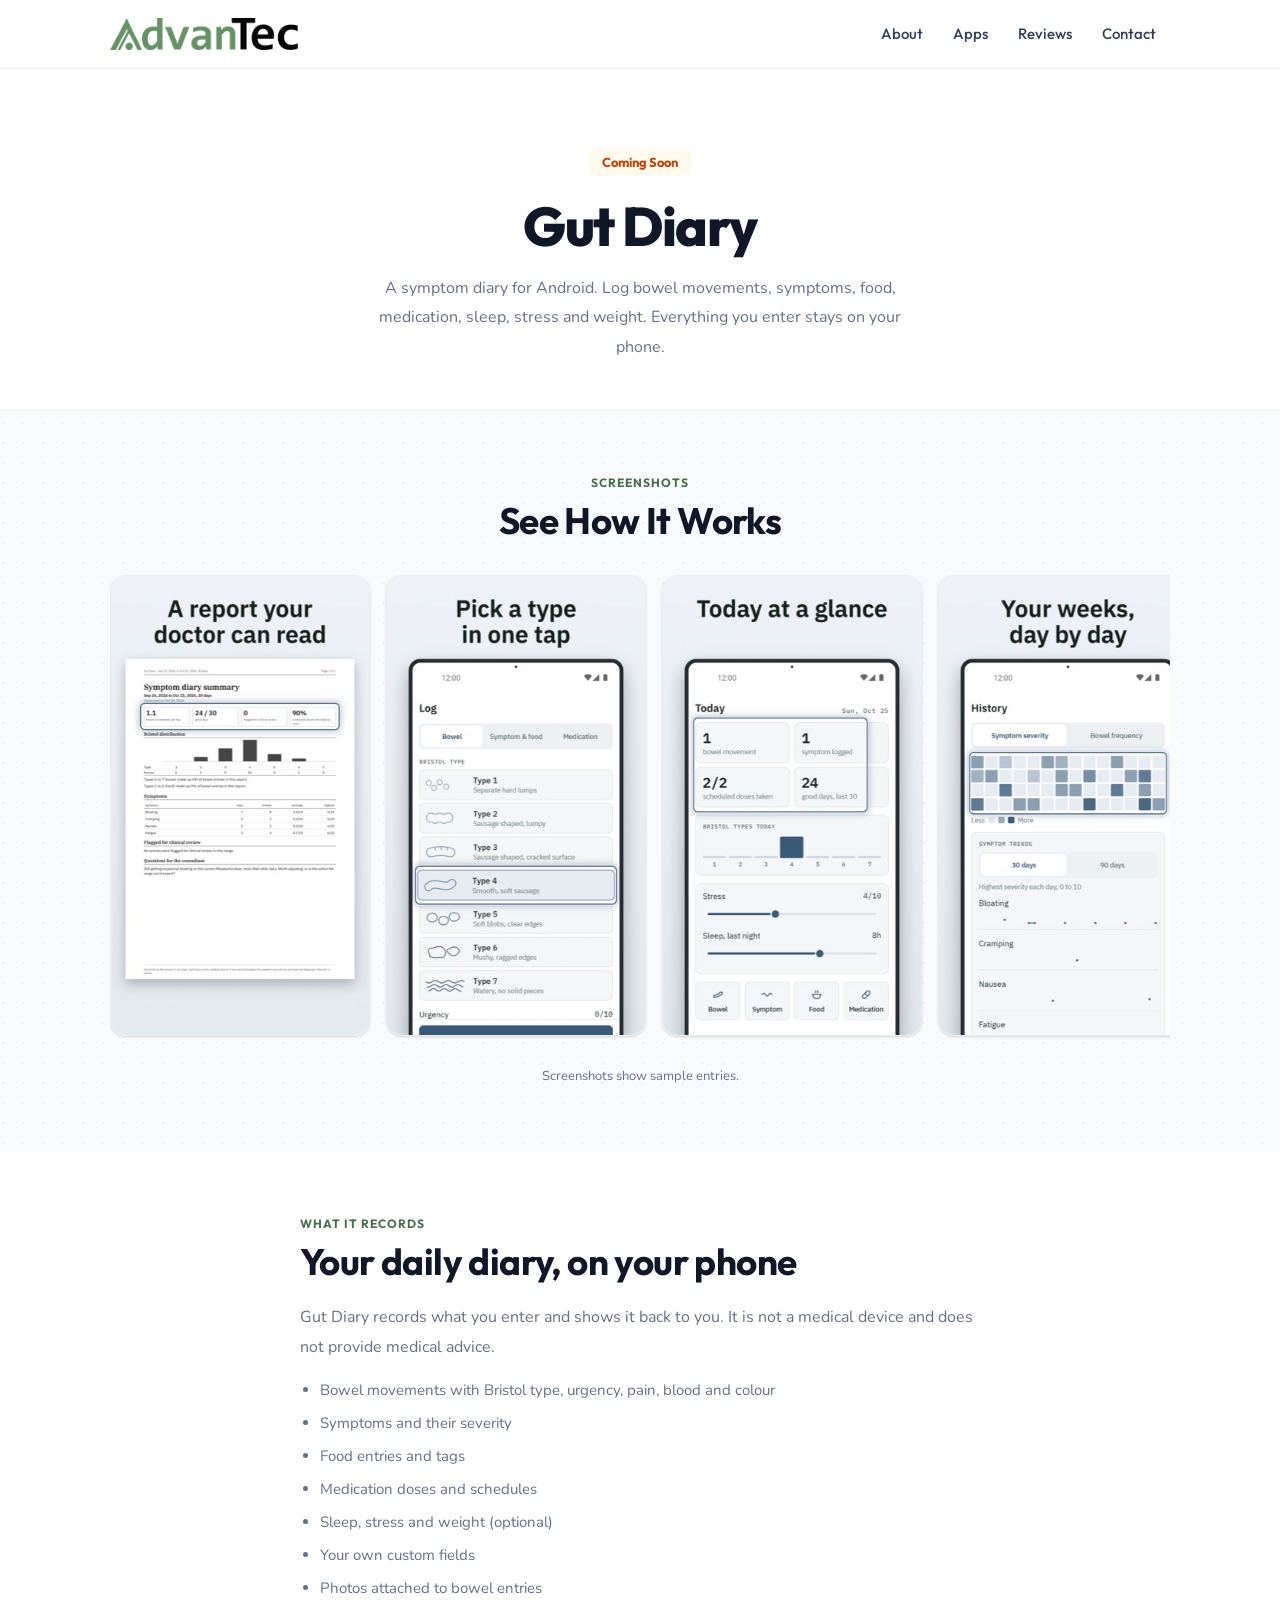
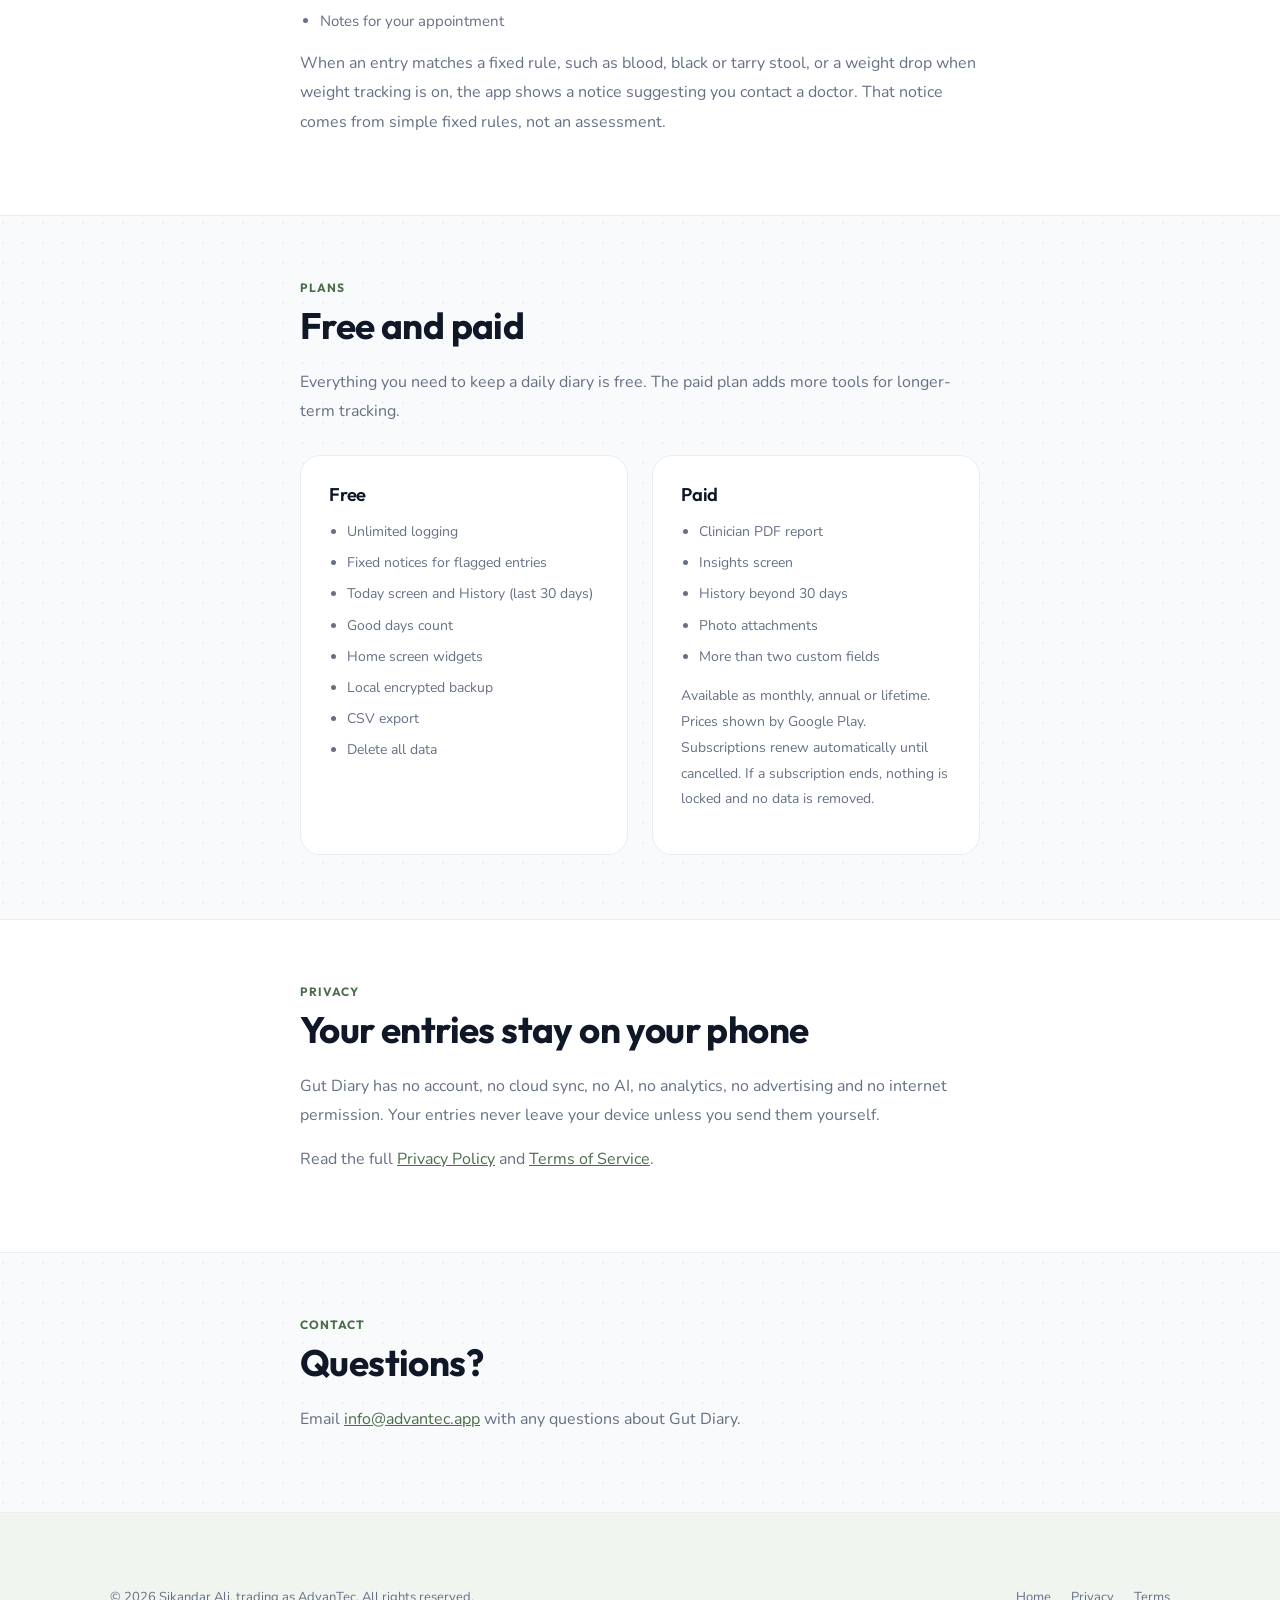
==== gut-diary/index.html @ 4074ecc5 "gutdairy" ====
<!DOCTYPE html>
<html lang="en">
<head>
  <meta charset="UTF-8" />
  <meta name="viewport" content="width=device-width, initial-scale=1.0" />
  <title>Gut Diary — Symptom Diary for Android</title>
  <meta name="description" content="Gut Diary is a symptom diary for Android. Log bowel movements, symptoms, food, medication, sleep, stress and weight. Everything stays on your phone." />
  <link rel="canonical" href="https://advantec.app/gut-diary/" />
  <link rel="icon" type="image/svg+xml" href="/assets/images/favicon.svg" />
  <link rel="icon" type="image/png" sizes="192x192" href="/assets/images/logo.png" />
  <link rel="apple-touch-icon" href="/assets/images/logo.png" />
  <meta name="theme-color" content="#679267" />
  <link rel="stylesheet" href="/assets/css/style.css" />
  <style>
    .gd-hero { padding: 80px 0 48px; text-align: center; background: var(--white); border-bottom: 1px solid var(--border); }
    .gd-hero h1 { margin-bottom: 16px; }
    .gd-hero .coming-soon { display: inline-block; font-family: var(--font-h); font-size: 13px; font-weight: 700; padding: 5px 14px; border-radius: 6px; background: #FFFAEB; color: #B54708; margin-bottom: 20px; }
    .gd-screenshots { padding: 64px 0; }
    .gd-scroll { display: flex; gap: 16px; overflow-x: auto; padding-bottom: 16px; scroll-snap-type: x mandatory; -webkit-overflow-scrolling: touch; }
    .gd-scroll img { width: 260px; flex-shrink: 0; border-radius: 16px; border: 1px solid var(--border); box-shadow: var(--shadow); scroll-snap-align: start; }
    .gd-caption { text-align: center; font-size: 13px; color: var(--muted); margin-top: 12px; }
    .gd-section { padding: 64px 0; }
    .gd-section + .gd-section { border-top: 1px solid var(--border); }
    .gd-content { max-width: 680px; margin: 0 auto; }
    .gd-content h2 { margin-bottom: 20px; }
    .gd-content p { margin-bottom: 14px; }
    .gd-content ul { padding-left: 20px; list-style: disc; margin-bottom: 14px; display: flex; flex-direction: column; gap: 6px; }
    .gd-content li { font-size: 15px; line-height: 1.8; color: var(--muted); }
    .gd-content strong { color: var(--text); }
    .gd-plans { display: grid; grid-template-columns: 1fr 1fr; gap: 24px; margin-top: 28px; }
    .gd-plan { background: var(--white); border: 1px solid var(--border); border-radius: var(--r-lg); padding: 28px; }
    .gd-plan h3 { margin-bottom: 14px; }
    .gd-plan ul { padding-left: 18px; list-style: disc; }
    .gd-plan li { font-size: 14px; line-height: 1.8; color: var(--muted); }
    @media (max-width: 640px) {
      .gd-plans { grid-template-columns: 1fr; }
      .gd-scroll img { width: 220px; }
    }
  </style>
</head>
<body>

<nav>
  <div class="container">
    <div class="nav-wrap">
      <a href="/" class="logo"><img src="/assets/images/logo.png" alt="AdvanTec" class="logo-img" /></a>
      <ul class="nav-links">
        <li><a href="/#about">About</a></li>
        <li><a href="/#apps">Apps</a></li>
        <li><a href="/#reviews">Reviews</a></li>
        <li><a href="/#contact">Contact</a></li>
      </ul>
      <div class="hamburger" id="hamburger"><span></span><span></span><span></span></div>
    </div>
  </div>
</nav>
<div class="mobile-menu" id="mobile-menu">
  <a href="/#about">About</a>
  <a href="/#apps">Apps</a>
  <a href="/#reviews">Reviews</a>
  <a href="/#contact">Contact</a>
</div>

<section class="gd-hero">
  <div class="container">
    <span class="coming-soon">Coming Soon</span>
    <h1>Gut Diary</h1>
    <p style="max-width:560px;margin:0 auto;">A symptom diary for Android. Log bowel movements, symptoms, food, medication, sleep, stress and weight. Everything you enter stays on your phone.</p>
  </div>
</section>

<section class="gd-screenshots">
  <div class="container">
    <div class="section-center" style="margin-bottom:32px;">
      <span class="section-tag">Screenshots</span>
      <h2>See How It Works</h2>
    </div>
    <div class="gd-scroll">
      <img src="/assets/images/gut-diary/01-report.jpg" alt="A clinician report showing a symptom diary summary with Bristol chart, symptom table and questions for the consultant" loading="lazy" />
      <img src="/assets/images/gut-diary/02-bristol.jpg" alt="Log screen showing all seven Bristol stool types to pick from in one tap" loading="lazy" />
      <img src="/assets/images/gut-diary/03-today.jpg" alt="Today screen showing bowel movement count, symptom count, medication doses, good days, Bristol type, stress and sleep" loading="lazy" />
      <img src="/assets/images/gut-diary/04-history.jpg" alt="History screen with a colour-coded weekly grid and 30-day symptom severity trends" loading="lazy" />
      <img src="/assets/images/gut-diary/05-insights.jpg" alt="Insights screen showing bowel frequency by time of day, Bristol distribution and symptom averages" loading="lazy" />
      <img src="/assets/images/gut-diary/06-widget.jpg" alt="Home screen widget showing today's bowel and symptom counts with quick-log buttons" loading="lazy" />
      <img src="/assets/images/gut-diary/07-onboarding.jpg" alt="Onboarding screen explaining that entries stay on the device with no account, no cloud sync, no AI and no analytics" loading="lazy" />
    </div>
    <p class="gd-caption">Screenshots show sample entries.</p>
  </div>
</section>

<section class="gd-section" style="background:var(--white);">
  <div class="container">
    <div class="gd-content">
      <span class="section-tag">What It Records</span>
      <h2>Your daily diary, on your phone</h2>
      <p>Gut Diary records what you enter and shows it back to you. It is not a medical device and does not provide medical advice.</p>
      <ul>
        <li>Bowel movements with Bristol type, urgency, pain, blood and colour</li>
        <li>Symptoms and their severity</li>
        <li>Food entries and tags</li>
        <li>Medication doses and schedules</li>
        <li>Sleep, stress and weight (optional)</li>
        <li>Your own custom fields</li>
        <li>Photos attached to bowel entries</li>
        <li>Notes for your appointment</li>
      </ul>
      <p>When an entry matches a fixed rule, such as blood, black or tarry stool, or a weight drop when weight tracking is on, the app shows a notice suggesting you contact a doctor. That notice comes from simple fixed rules, not an assessment.</p>
    </div>
  </div>
</section>

<section class="gd-section">
  <div class="container">
    <div class="gd-content">
      <span class="section-tag">Plans</span>
      <h2>Free and paid</h2>
      <p>Everything you need to keep a daily diary is free. The paid plan adds more tools for longer-term tracking.</p>
      <div class="gd-plans">
        <div class="gd-plan">
          <h3>Free</h3>
          <ul>
            <li>Unlimited logging</li>
            <li>Fixed notices for flagged entries</li>
            <li>Today screen and History (last 30 days)</li>
            <li>Good days count</li>
            <li>Home screen widgets</li>
            <li>Local encrypted backup</li>
            <li>CSV export</li>
            <li>Delete all data</li>
          </ul>
        </div>
        <div class="gd-plan">
          <h3>Paid</h3>
          <ul>
            <li>Clinician PDF report</li>
            <li>Insights screen</li>
            <li>History beyond 30 days</li>
            <li>Photo attachments</li>
            <li>More than two custom fields</li>
          </ul>
          <p style="margin-top:14px;font-size:14px;">Available as monthly, annual or lifetime. Prices shown by Google Play. Subscriptions renew automatically until cancelled. If a subscription ends, nothing is locked and no data is removed.</p>
        </div>
      </div>
    </div>
  </div>
</section>

<section class="gd-section" style="background:var(--white);">
  <div class="container">
    <div class="gd-content">
      <span class="section-tag">Privacy</span>
      <h2>Your entries stay on your phone</h2>
      <p>Gut Diary has no account, no cloud sync, no AI, no analytics, no advertising and no internet permission. Your entries never leave your device unless you send them yourself.</p>
      <p>Read the full <a href="/gut-diary/privacy.html" style="color:var(--green-dark);text-decoration:underline;">Privacy Policy</a> and <a href="/gut-diary/terms.html" style="color:var(--green-dark);text-decoration:underline;">Terms of Service</a>.</p>
    </div>
  </div>
</section>

<section class="gd-section">
  <div class="container">
    <div class="gd-content">
      <span class="section-tag">Contact</span>
      <h2>Questions?</h2>
      <p>Email <a href="mailto:info@advantec.app" style="color:var(--green-dark);text-decoration:underline;">info@advantec.app</a> with any questions about Gut Diary.</p>
    </div>
  </div>
</section>

<footer>
  <div class="container">
    <div class="footer-bottom" style="border-top:none;">
      <p>&copy; 2026 Sikandar Ali, trading as AdvanTec. All rights reserved.</p>
      <div class="footer-links">
        <a href="/">Home</a>
        <a href="/gut-diary/privacy.html">Privacy</a>
        <a href="/gut-diary/terms.html">Terms</a>
      </div>
    </div>
  </div>
</footer>

<script src="/assets/js/main.js"></script>
</body>
</html>
---- assets/css/style.css ----
@import url('https://fonts.googleapis.com/css2?family=Outfit:wght@300;400;500;600;700;800;900&family=Nunito:wght@300;400;500;600&display=swap');

:root {
  --green:      #679267;
  --green-dark: #4a6e4a;
  --green-50:   #f0f5f0;
  --green-100:  #dce8dc;
  --green-200:  #b5d1b5;
  --white:      #FFFFFF;
  --gray-50:    #F9FAFB;
  --gray-100:   #F2F4F7;
  --gray-200:   #EAECF0;
  --gray-300:   #D0D5DD;
  --gray-400:   #98A2B3;
  --gray-500:   #667085;
  --gray-700:   #344054;
  --gray-900:   #101828;
  --text:       #101828;
  --text-2:     #344054;
  --muted:      #667085;
  --border:     #EAECF0;
  --shadow:     0 1px 3px rgba(16,24,40,.1), 0 1px 2px rgba(16,24,40,.06);
  --shadow-md:  0 4px 8px -2px rgba(16,24,40,.1), 0 2px 4px -2px rgba(16,24,40,.06);
  --shadow-lg:  0 12px 16px -4px rgba(16,24,40,.08), 0 4px 6px -2px rgba(16,24,40,.03);
  --shadow-xl:  0 20px 24px -4px rgba(16,24,40,.08);
  --font-h: 'Outfit', sans-serif;
  --font-b: 'Nunito', sans-serif;
  --ease: .22s cubic-bezier(.4,0,.2,1);
  --r: 12px;
  --r-lg: 20px;
}

*, *::before, *::after { box-sizing: border-box; margin: 0; padding: 0; }
html { scroll-behavior: smooth; }
body {
  font-family: var(--font-b); color: var(--text); background: var(--gray-50); -webkit-font-smoothing: antialiased; overflow-x: hidden;
  background-image: url("data:image/svg+xml,%3Csvg width='20' height='20' viewBox='0 0 20 20' xmlns='http://www.w3.org/2000/svg'%3E%3Cg fill='%2394a3b8' fill-opacity='0.15' fill-rule='evenodd'%3E%3Ccircle cx='3' cy='3' r='1'/%3E%3C/g%3E%3C/svg%3E");
}
a { text-decoration: none; color: inherit; }
button { cursor: pointer; border: none; background: none; font-family: inherit; }
img { max-width: 100%; height: auto; display: block; }
ul { list-style: none; }

h1, h2, h3, h4 { font-family: var(--font-h); line-height: 1.15; }
h1 { font-size: clamp(2.2rem, 5vw, 3.4rem); font-weight: 800; letter-spacing: -1.5px; }
h2 { font-size: clamp(1.6rem, 3vw, 2.3rem); font-weight: 700; letter-spacing: -.6px; }
h3 { font-size: 1.15rem; font-weight: 600; letter-spacing: -.2px; }
p  { color: var(--muted); line-height: 1.85; }

.container { max-width: 1140px; margin: 0 auto; padding: 0 40px; }
.section    { padding: 96px 0; }

/* BUTTONS */
.btn {
  display: inline-flex; align-items: center; gap: 7px;
  font-family: var(--font-h); font-weight: 600; font-size: 15px;
  padding: 12px 26px; border-radius: var(--r);
  border: 2px solid transparent; transition: var(--ease); white-space: nowrap;
}
.btn-lg { padding: 15px 36px; font-size: 16px; }
.btn-green { background: var(--green); color: #fff; border-color: var(--green); }
.btn-green:hover { background: var(--green-dark); border-color: var(--green-dark); transform: translateY(-1px); box-shadow: 0 6px 18px rgba(103,146,103,.28); }
.btn-outline { background: transparent; color: var(--text-2); border-color: var(--border); }
.btn-outline:hover { background: var(--gray-50); border-color: var(--gray-300); transform: translateY(-1px); }
.btn-ghost-white { background: rgba(255,255,255,.12); color: #fff; border-color: rgba(255,255,255,.3); }
.btn-ghost-white:hover { background: rgba(255,255,255,.22); border-color: rgba(255,255,255,.5); }
.btn-white { background: #fff; color: var(--text); border-color: #fff; }
.btn-white:hover { background: var(--gray-50); transform: translateY(-1px); }
.btn-sm { padding: 8px 18px; font-size: 13px; }
.nav-download { white-space: nowrap; }

/* KEY POINTS (delete-data page) */
.key-points { background: var(--green-50); border: 1px solid var(--green-100); border-radius: var(--r); padding: 24px 28px; margin: 28px 0 12px; }
.key-points h3 { color: var(--green-dark); margin-bottom: 12px; }
.key-points ul { padding-left: 20px; list-style: disc; }
.key-points li { color: var(--text-2); line-height: 1.8; font-size: 15px; }

/* SECTION TAG */
.section-tag {
  font-family: var(--font-h); font-size: 12px; font-weight: 700;
  color: var(--green-dark); text-transform: uppercase;
  letter-spacing: 1px; margin-bottom: 10px; display: block;
}
.section-center { text-align: center; margin-bottom: 56px; }
.section-center p { max-width: 520px; margin: 14px auto 0; }

/* NAV */
nav {
  position: sticky; top: 0; z-index: 200;
  background: rgba(255,255,255,.96);
  backdrop-filter: blur(16px);
  border-bottom: 1px solid var(--border);
  transition: box-shadow var(--ease);
}
nav.scrolled { box-shadow: var(--shadow); }
.nav-wrap { display: flex; align-items: center; justify-content: space-between; height: 68px; }
.logo { display: flex; align-items: center; gap: 10px; }
.logo-mark { width: 36px; height: 36px; background: var(--green); border-radius: 9px; display: flex; align-items: center; justify-content: center; font-family: var(--font-h); font-weight: 900; font-size: 13px; color: #fff; letter-spacing: -.5px; flex-shrink: 0; }
.logo-img { height: 32px; width: auto; }
.logo-text { font-family: var(--font-h); font-size: 19px; font-weight: 800; color: var(--text); letter-spacing: -.4px; }
.nav-links { display: flex; align-items: center; gap: 2px; }
.nav-links a { font-family: var(--font-h); font-size: 15px; font-weight: 500; color: var(--text-2); padding: 7px 14px; border-radius: 8px; transition: var(--ease); }
.nav-links a:hover, .nav-links a.active { color: var(--green-dark); background: var(--green-50); }
.hamburger { display: none; flex-direction: column; gap: 5px; padding: 6px; }
.hamburger span { display: block; width: 22px; height: 2px; background: var(--gray-700); border-radius: 2px; transition: var(--ease); }
.hamburger.open span:nth-child(1) { transform: translateY(7px) rotate(45deg); }
.hamburger.open span:nth-child(2) { opacity: 0; }
.hamburger.open span:nth-child(3) { transform: translateY(-7px) rotate(-45deg); }
.mobile-menu { display: none; flex-direction: column; position: fixed; top: 68px; left: 0; right: 0; background: #fff; border-bottom: 1px solid var(--border); padding: 16px 40px 24px; gap: 4px; z-index: 199; box-shadow: var(--shadow-lg); }
.mobile-menu.open { display: flex; }
.mobile-menu a { font-family: var(--font-h); font-size: 16px; font-weight: 500; color: var(--text-2); padding: 11px 14px; border-radius: 8px; transition: var(--ease); }
.mobile-menu a:hover { color: var(--green-dark); background: var(--green-50); }

/* HERO */
.hero { padding: 80px 0 64px; }
.hero-inner { max-width: 680px; margin: 0 auto; text-align: center; }
.hero h1 { margin-bottom: 22px; }
.hero h1 em { color: var(--green); font-style: normal; }
.hero-sub { font-size: 18px; line-height: 1.8; margin: 0 auto 40px; max-width: 540px; }
.hero-actions { display: flex; gap: 14px; flex-wrap: wrap; justify-content: center; }

/* SKETCH BORDER (Clixade style) */
.sketch-border {
  border: 2px solid #e2e8f0; border-radius: 1rem;
  box-shadow: 4px 4px 0px 0px #f1f5f9; transition: all 0.2s ease;
}
.sketch-border:hover {
  transform: translate(-2px, -2px);
  box-shadow: 6px 6px 0px 0px var(--green);
  border-color: var(--green);
}

/* ABOUT SECTION */
.about-section { background: var(--white); border-top: 1px solid var(--border); border-bottom: 1px solid var(--border); }
.about-row { display: grid; grid-template-columns: 1fr 1fr; gap: 72px; align-items: center; }
.about-list { display: flex; flex-direction: column; gap: 12px; margin-top: 24px; }
.about-list li { display: flex; align-items: flex-start; gap: 10px; font-size: 15px; color: var(--text-2); line-height: 1.6; }
.about-list li::before { content: '✓'; width: 22px; height: 22px; background: var(--green-50); border: 1px solid var(--green-100); border-radius: 50%; display: flex; align-items: center; justify-content: center; font-size: 11px; color: var(--green); flex-shrink: 0; margin-top: 1px; }

/* ABOUT VISUAL */
.about-visual { display: grid; grid-template-columns: 1fr 1fr; gap: 16px; }
.about-stat {
  background: var(--white); border: 1px solid var(--border); border-radius: 16px;
  padding: 24px; text-align: center; transition: var(--ease);
}
.about-stat:hover { border-color: var(--green-100); box-shadow: var(--shadow-md); }
.about-stat-icon { font-size: 28px; margin-bottom: 8px; }
.about-stat-num { font-family: var(--font-h); font-size: 1.6rem; font-weight: 800; color: var(--text); }
.about-stat-label { font-size: 13px; color: var(--muted); margin-top: 4px; }

/* PORTFOLIO */
.portfolio-grid { display: grid; grid-template-columns: repeat(3, 1fr); gap: 24px; }
.portfolio-card { background: #fff; border: 1px solid var(--border); border-radius: 20px; overflow: hidden; transition: var(--ease); }
.portfolio-card:hover { border-color: var(--green-100); box-shadow: var(--shadow-xl); transform: translateY(-4px); }
.portfolio-img { position: relative; overflow: hidden; height: 220px; }
.portfolio-img img { width: 100%; height: 100%; object-fit: cover; display: block; transition: transform 0.4s ease; }
.portfolio-card:hover .portfolio-img img { transform: scale(1.04); }
.portfolio-img-placeholder { width: 100%; height: 100%; display: flex; align-items: center; justify-content: center; font-size: 64px; }
.portfolio-overlay { position: absolute; inset: 0; background: rgba(103,146,103,0.85); display: flex; align-items: center; justify-content: center; opacity: 0; transition: opacity 0.3s ease; }
.portfolio-card:hover .portfolio-overlay { opacity: 1; }
.portfolio-link { color: #fff; font-family: var(--font-h); font-size: 14px; font-weight: 700; padding: 10px 22px; border: 2px solid rgba(255,255,255,0.6); border-radius: 8px; transition: var(--ease); }
.portfolio-link:hover { background: rgba(255,255,255,0.15); }
.portfolio-info { padding: 22px 24px 26px; }
.portfolio-badge { display: inline-block; font-size: 11px; font-weight: 700; font-family: var(--font-h); padding: 3px 10px; border-radius: 6px; margin-bottom: 10px; }
.portfolio-badge.live { background: var(--green-50); color: var(--green-dark); }
.portfolio-badge.soon { background: #FFFAEB; color: #B54708; }
.portfolio-info h3 { font-size: 1.1rem; margin-bottom: 8px; }
.portfolio-info p { font-size: 14px; line-height: 1.75; margin-bottom: 18px; }
.portfolio-store-btn { display: inline-flex; align-items: center; gap: 8px; background: var(--gray-900); color: #fff; border: none; border-radius: 8px; padding: 9px 18px; font-family: var(--font-h); font-size: 13px; font-weight: 600; transition: var(--ease); }
.portfolio-store-btn:hover { background: var(--green-dark); transform: translateY(-1px); box-shadow: 0 4px 12px rgba(103,146,103,0.3); }

/* REVIEWS */
.reviews-grid { display: grid; grid-template-columns: repeat(3, 1fr); gap: 20px; }
.review-card { background: var(--white); border: 1px solid var(--border); border-radius: var(--r-lg); padding: 28px; transition: var(--ease); }
.review-card:hover { border-color: var(--green-100); box-shadow: var(--shadow-md); }
.review-stars { color: #F79009; font-size: 14px; letter-spacing: 1px; margin-bottom: 14px; }
.review-text { font-size: 15px; line-height: 1.85; color: var(--text-2); margin-bottom: 22px; font-style: italic; }
.review-author { display: flex; align-items: center; gap: 12px; }
.review-avatar { width: 42px; height: 42px; border-radius: 50%; background: var(--green-50); border: 1.5px solid var(--green-100); display: flex; align-items: center; justify-content: center; font-size: 18px; }
.review-name { font-family: var(--font-h); font-size: 14px; font-weight: 700; color: var(--text); }
.review-role { font-size: 12px; color: var(--muted); }

/* CONTACT */
.contact-grid { display: grid; grid-template-columns: 1fr 1fr; gap: 32px; }
.form-box { background: #fff; border: 1px solid var(--border); border-radius: var(--r-lg); padding: 40px; box-shadow: var(--shadow); }
.form-box-title { font-family: var(--font-h); font-size: 1.2rem; font-weight: 700; color: var(--text); margin-bottom: 6px; }
.form-box-sub { font-size: 14px; color: var(--muted); margin-bottom: 28px; }
.form-group { margin-bottom: 18px; }
.form-label { display: block; font-size: 13px; font-weight: 600; color: var(--text-2); margin-bottom: 7px; font-family: var(--font-h); }
.form-control { width: 100%; padding: 11px 15px; background: #fff; border: 1.5px solid var(--border); border-radius: 8px; color: var(--text); font-size: 15px; font-family: var(--font-b); transition: var(--ease); }
.form-control:focus { outline: none; border-color: var(--green); box-shadow: 0 0 0 3px var(--green-50); }
.form-control::placeholder { color: var(--gray-400); }
textarea.form-control { resize: vertical; min-height: 120px; }
.form-success { display: none; margin-top: 14px; padding: 13px 16px; background: var(--green-50); border: 1px solid var(--green-100); border-radius: 8px; font-size: 14px; color: var(--green-dark); font-weight: 500; }

/* FOOTER */
footer { background: var(--green-50); color: var(--text); padding: 52px 0 0; border-top: 1px solid var(--border); }
.footer-grid { display: grid; grid-template-columns: 2fr 1fr 1fr; gap: 48px; padding-bottom: 48px; }
.footer-brand p { font-size: 14px; color: var(--muted); margin-top: 14px; line-height: 1.8; max-width: 260px; }
.footer-email-link { display: inline-flex; align-items: center; gap: 7px; font-size: 14px; color: var(--green-dark); margin-top: 14px; transition: var(--ease); }
.footer-email-link:hover { color: var(--green); }
.footer-col h5 { font-family: var(--font-h); font-size: 11px; font-weight: 700; color: var(--muted); text-transform: uppercase; letter-spacing: 1.2px; margin-bottom: 16px; }
.footer-col ul { display: flex; flex-direction: column; gap: 9px; }
.footer-col ul a { font-size: 14px; color: var(--gray-500); transition: color var(--ease); }
.footer-col ul a:hover { color: var(--green-dark); }
.footer-bottom { border-top: 1px solid var(--border); padding: 20px 0; display: flex; justify-content: space-between; align-items: center; flex-wrap: wrap; gap: 12px; }
.footer-bottom p { font-size: 13px; color: var(--muted); }
.footer-links { display: flex; gap: 20px; }
.footer-links a { font-size: 13px; color: var(--gray-500); transition: color var(--ease); }
.footer-links a:hover { color: var(--green-dark); }

/* COOKIE */
.cookie-banner { position: fixed; bottom: 20px; left: 50%; transform: translateX(-50%); width: calc(100% - 40px); max-width: 800px; background: var(--gray-900); border: 1px solid rgba(255,255,255,.1); border-radius: var(--r-lg); padding: 18px 24px; display: flex; align-items: center; gap: 20px; box-shadow: 0 24px 48px -12px rgba(0,0,0,.5); z-index: 9999; flex-wrap: wrap; animation: slideUp .4s ease both; }
.cookie-banner.hidden { display: none; }
@keyframes slideUp { from { opacity: 0; transform: translate(-50%, 16px); } to { opacity: 1; transform: translate(-50%, 0); } }
.cookie-text { flex: 1; font-size: 13px; color: var(--gray-400); min-width: 180px; line-height: 1.7; }
.cookie-text a { color: var(--green-200); text-decoration: underline; }
.cookie-actions { display: flex; gap: 8px; flex-shrink: 0; }
.cookie-accept { background: var(--green); color: #fff; border: none; border-radius: 8px; padding: 8px 18px; font-family: var(--font-h); font-size: 13px; font-weight: 600; cursor: pointer; transition: var(--ease); }
.cookie-accept:hover { background: var(--green-dark); }
.cookie-decline { background: transparent; color: var(--gray-400); border: 1px solid rgba(255,255,255,.15); border-radius: 8px; padding: 8px 14px; font-family: var(--font-h); font-size: 13px; cursor: pointer; transition: var(--ease); }
.cookie-decline:hover { color: #fff; }

/* BACK TO TOP */
.back-to-top { position: fixed; bottom: 24px; right: 24px; width: 44px; height: 44px; background: var(--green); color: #fff; border-radius: 50%; border: none; font-size: 18px; cursor: pointer; box-shadow: 0 4px 14px rgba(103,146,103,.4); z-index: 500; opacity: 0; pointer-events: none; transform: translateY(8px); transition: opacity .3s ease, transform .3s ease, background var(--ease); display: flex; align-items: center; justify-content: center; }
.back-to-top.visible { opacity: 1; pointer-events: all; transform: translateY(0); }
.back-to-top:hover { background: var(--green-dark); transform: translateY(-2px); }

/* ANIMATIONS */
.reveal { opacity: 0; transform: translateY(28px); transition: opacity .6s ease, transform .6s ease; }
.reveal.visible { opacity: 1; transform: translateY(0); }
.rd1 { transition-delay: .06s; } .rd2 { transition-delay: .12s; } .rd3 { transition-delay: .18s; } .rd4 { transition-delay: .24s; }
.fade-up { animation: fadeUp .7s cubic-bezier(.4,0,.2,1) both; }
.d1 { animation-delay: .08s; } .d2 { animation-delay: .16s; } .d3 { animation-delay: .24s; }
@keyframes fadeUp { from { opacity: 0; transform: translateY(28px); } to { opacity: 1; transform: translateY(0); } }

/* SLIDE-IN ANIMATIONS (Clixade style about) */
.slide-in-left { opacity: 0; transform: translateX(-40px); transition: opacity .7s ease, transform .7s ease; }
.slide-in-right { opacity: 0; transform: translateX(40px); transition: opacity .7s ease, transform .7s ease; }
.slide-in-left.visible, .slide-in-right.visible { opacity: 1; transform: translateX(0); }

/* LEGAL PAGES */
.legal { max-width: 800px; margin: 0 auto; padding: 72px 40px 96px; }
.legal h1 { margin-bottom: 8px; }
.legal .meta { font-size: 14px; color: var(--muted); margin-bottom: 48px; display: block; }
.legal h2 { font-size: 1.2rem; margin-top: 44px; margin-bottom: 12px; padding-top: 32px; border-top: 1px solid var(--border); }
.legal h3 { font-size: 1rem; font-weight: 600; margin-top: 20px; margin-bottom: 8px; color: var(--text); }
.legal p { font-size: 15px; line-height: 1.9; margin-bottom: 12px; }
.legal ul { padding-left: 20px; margin-bottom: 14px; display: flex; flex-direction: column; gap: 6px; }
.legal li { font-size: 15px; line-height: 1.8; color: var(--muted); }
.legal a { color: var(--green-dark); text-decoration: underline; text-underline-offset: 3px; }
.legal strong { color: var(--text); }

/* DELETE DATA PAGE */
.delete-section { max-width: 680px; margin: 0 auto; }

/* PAGE HERO */
.page-hero { padding: 80px 0 68px; border-bottom: 1px solid var(--border); background: var(--white); }
.page-hero h1 { margin-bottom: 16px; }
.page-hero p { font-size: 17px; max-width: 520px; }

/* RESPONSIVE */
@media (max-width: 1000px) {
  .container { padding: 0 24px; }
  .nav-links { display: none; }
  .hamburger { display: flex; }
  .nav-download { display: none; }
  .about-row { grid-template-columns: 1fr; gap: 40px; }
  .portfolio-grid { grid-template-columns: 1fr 1fr; }
  .reviews-grid { grid-template-columns: 1fr 1fr; }
  .contact-grid { grid-template-columns: 1fr; }
  .footer-grid { grid-template-columns: 1fr 1fr; gap: 32px; }
}
@media (max-width: 640px) {
  .hero { padding: 64px 0 48px; }
  .hero-actions { flex-direction: column; }
  .hero-actions .btn { justify-content: center; }
  .portfolio-grid { grid-template-columns: 1fr; }
  .reviews-grid { grid-template-columns: 1fr; }
  .footer-grid { grid-template-columns: 1fr; }
  .section { padding: 64px 0; }
  .about-visual { grid-template-columns: 1fr 1fr; }
}
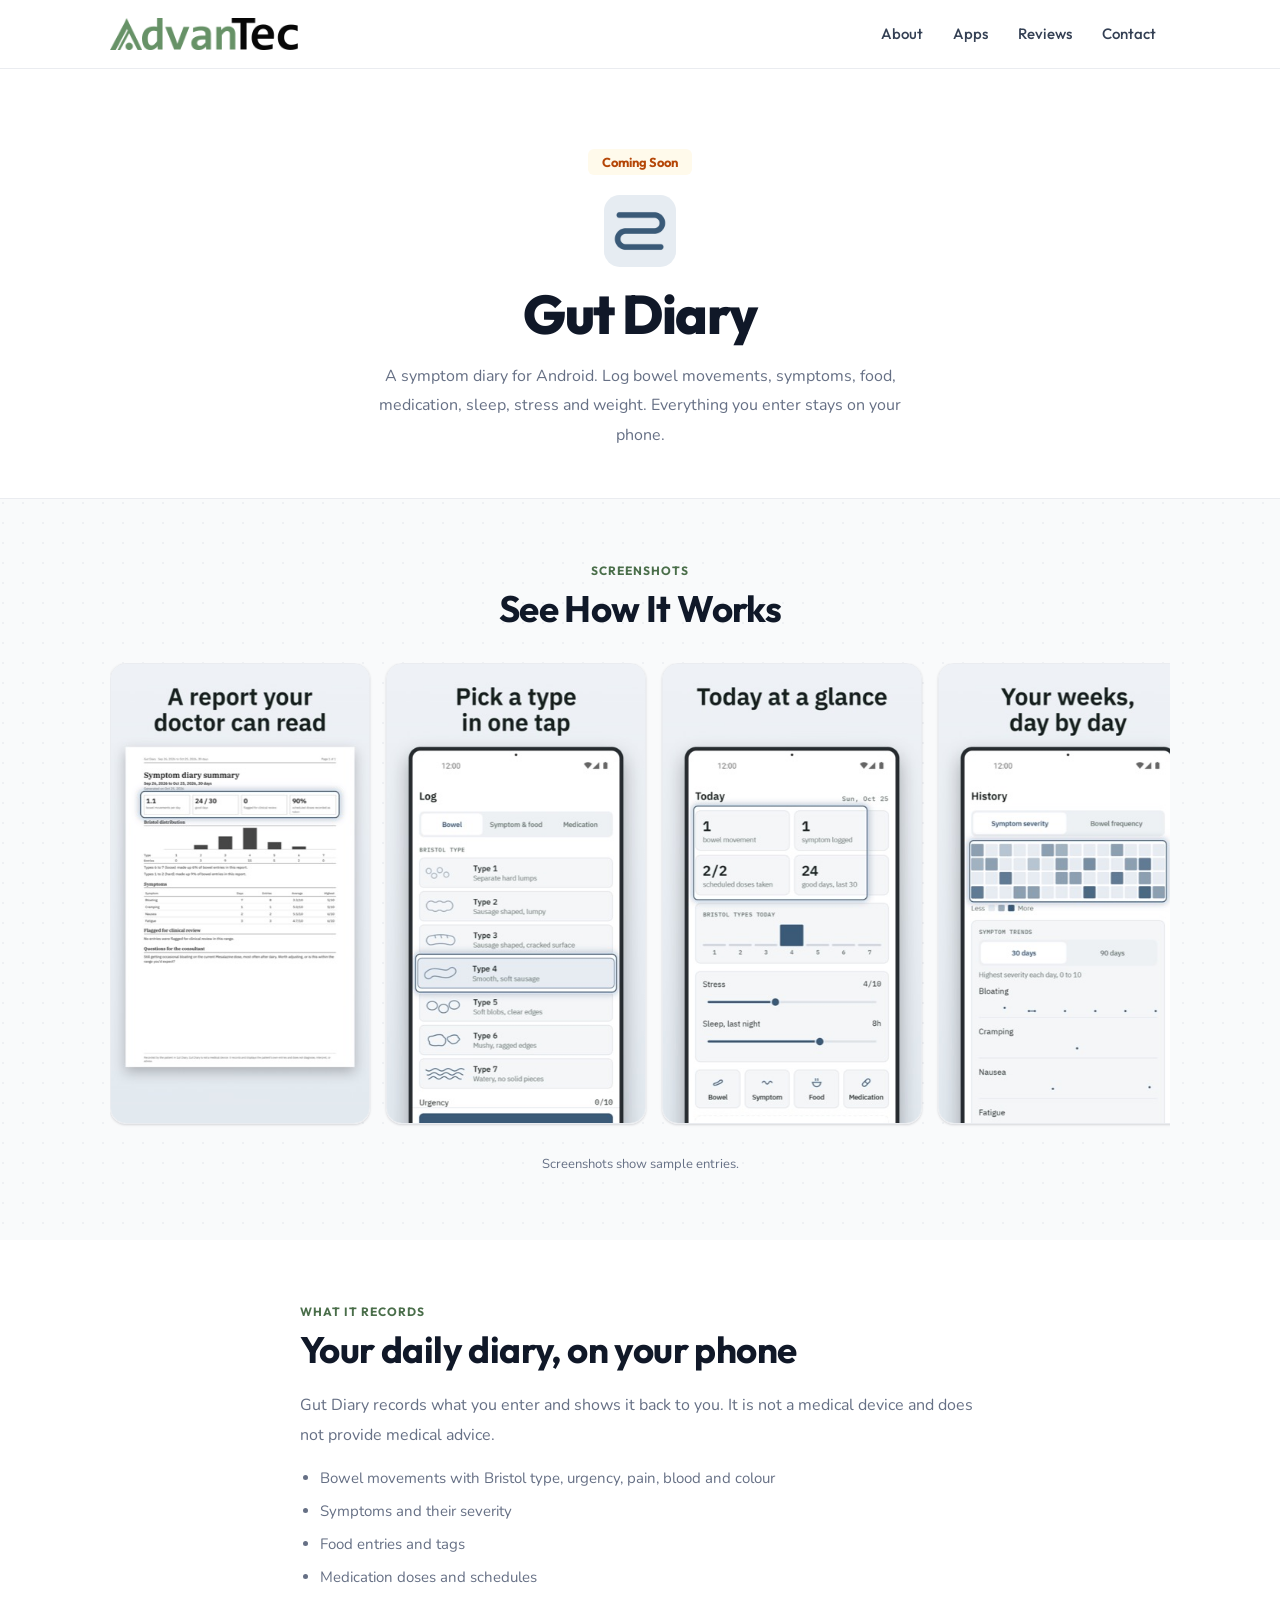
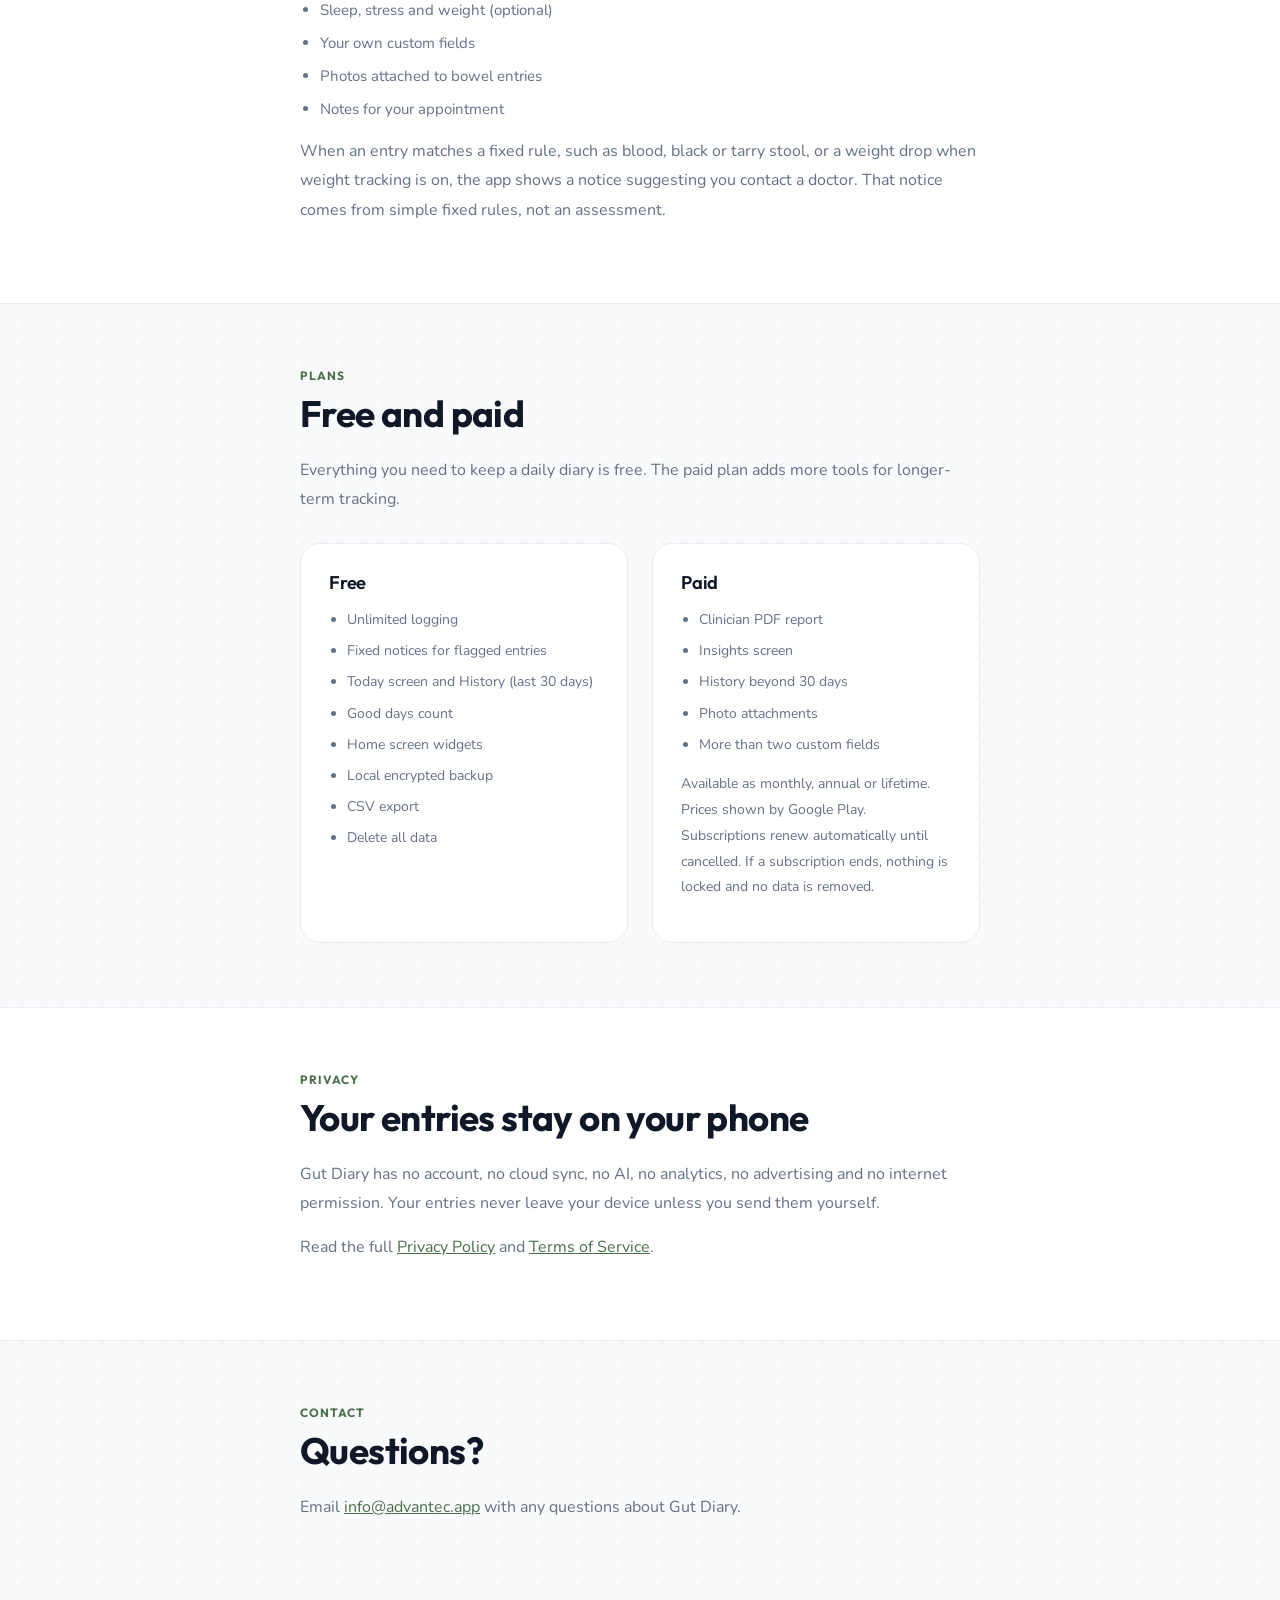
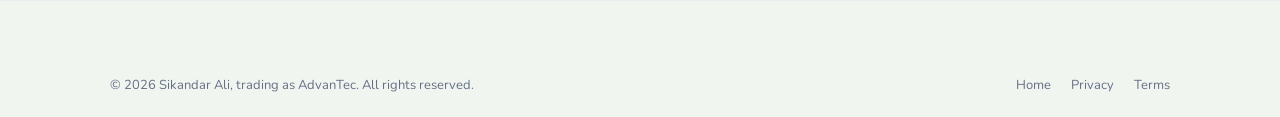
==== commit 953728a0: "privacy policy" ====
--- a/gut-diary/index.html
+++ b/gut-diary/index.html
@@ -9,6 +9,12 @@
   <link rel="icon" type="image/svg+xml" href="/assets/images/favicon.svg" />
   <link rel="icon" type="image/png" sizes="192x192" href="/assets/images/logo.png" />
   <link rel="apple-touch-icon" href="/assets/images/logo.png" />
+  <meta property="og:type" content="website" />
+  <meta property="og:url" content="https://advantec.app/gut-diary/" />
+  <meta property="og:title" content="Gut Diary — Symptom Diary for Android" />
+  <meta property="og:description" content="Log bowel movements, symptoms, food, medication, sleep, stress and weight. Everything stays on your phone." />
+  <meta property="og:image" content="https://advantec.app/assets/images/gut-diary/feature-graphic.png" />
+  <meta name="twitter:card" content="summary_large_image" />
   <meta name="theme-color" content="#679267" />
   <link rel="stylesheet" href="/assets/css/style.css" />
   <style>
@@ -64,6 +70,7 @@
 <section class="gd-hero">
   <div class="container">
     <span class="coming-soon">Coming Soon</span>
+    <img src="/assets/images/gut-diary/icon-192.png" alt="Gut Diary app icon" style="width:72px;height:72px;border-radius:22%;margin:0 auto 16px;display:block;" />
     <h1>Gut Diary</h1>
     <p style="max-width:560px;margin:0 auto;">A symptom diary for Android. Log bowel movements, symptoms, food, medication, sleep, stress and weight. Everything you enter stays on your phone.</p>
   </div>
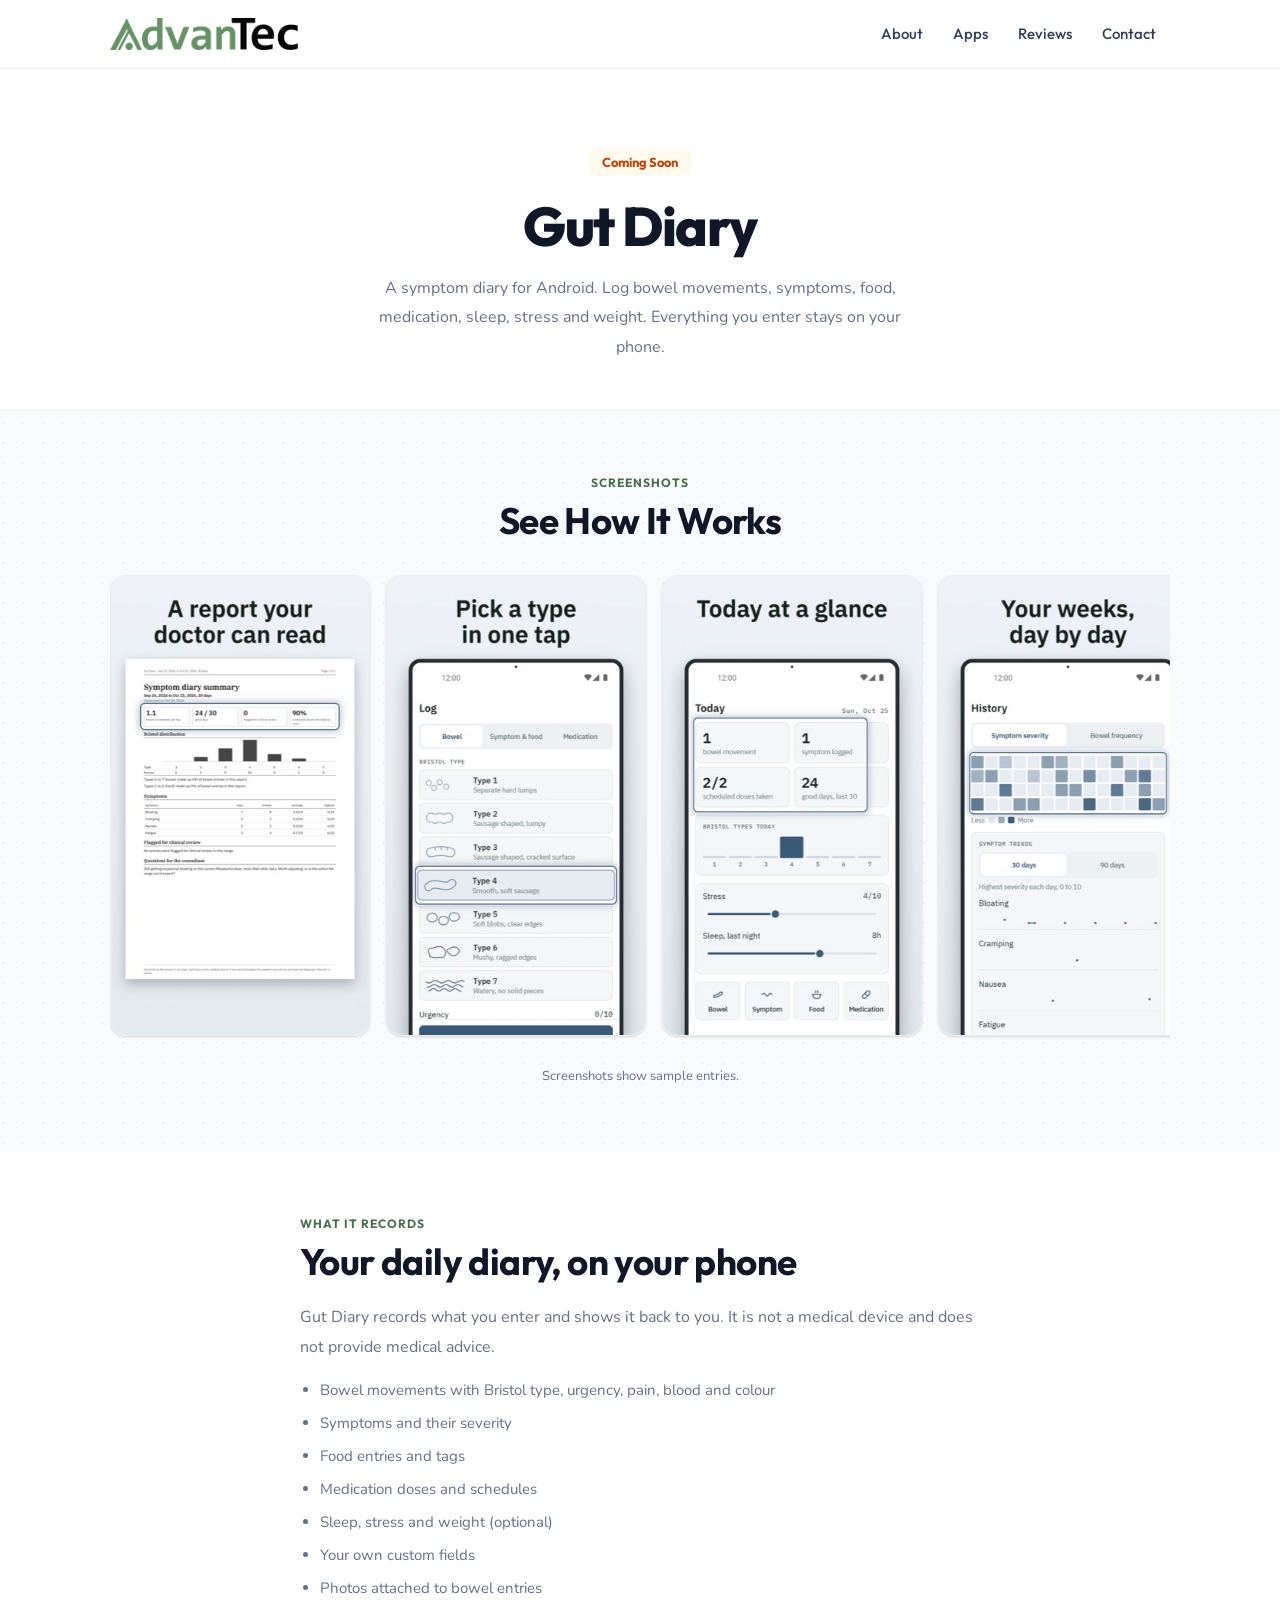
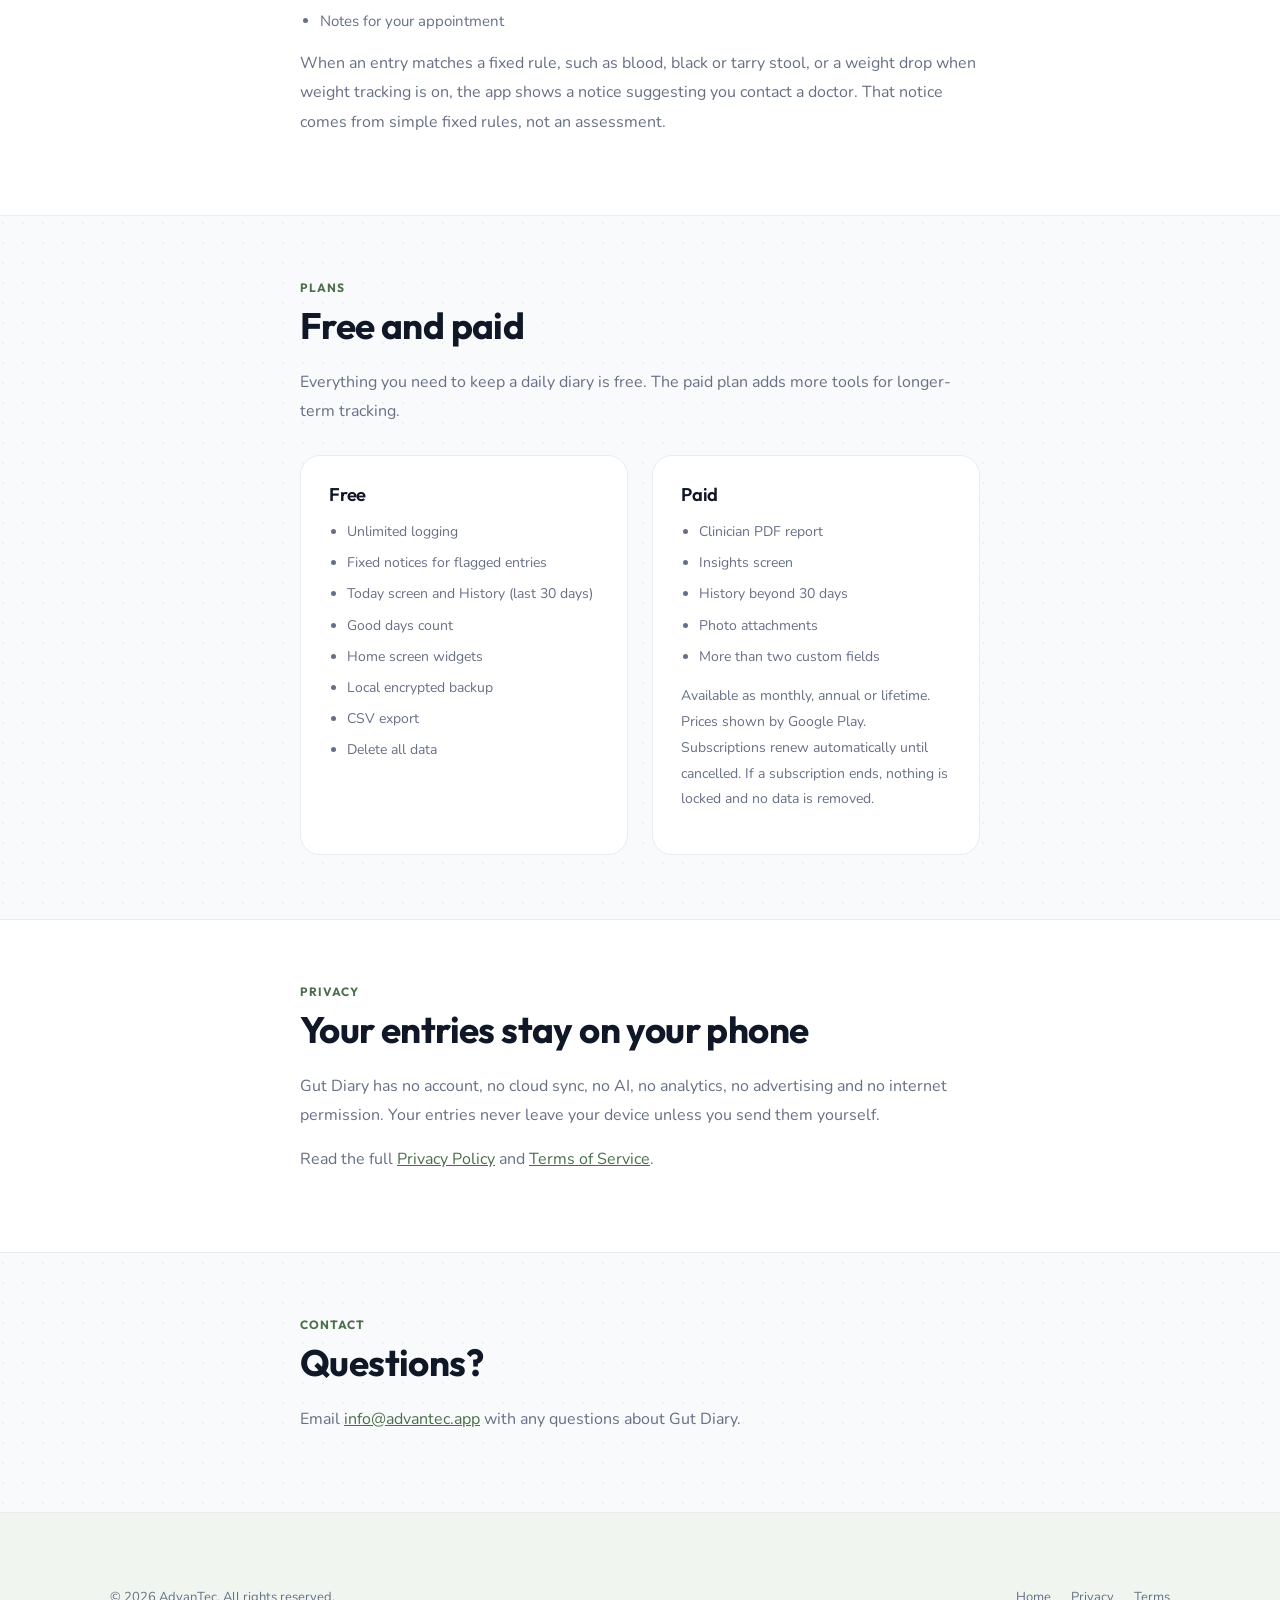
==== commit 036428f3: "gutdiary" ====
--- a/gut-diary/index.html
+++ b/gut-diary/index.html
@@ -9,12 +9,6 @@
   <link rel="icon" type="image/svg+xml" href="/assets/images/favicon.svg" />
   <link rel="icon" type="image/png" sizes="192x192" href="/assets/images/logo.png" />
   <link rel="apple-touch-icon" href="/assets/images/logo.png" />
-  <meta property="og:type" content="website" />
-  <meta property="og:url" content="https://advantec.app/gut-diary/" />
-  <meta property="og:title" content="Gut Diary — Symptom Diary for Android" />
-  <meta property="og:description" content="Log bowel movements, symptoms, food, medication, sleep, stress and weight. Everything stays on your phone." />
-  <meta property="og:image" content="https://advantec.app/assets/images/gut-diary/feature-graphic.png" />
-  <meta name="twitter:card" content="summary_large_image" />
   <meta name="theme-color" content="#679267" />
   <link rel="stylesheet" href="/assets/css/style.css" />
   <style>
@@ -70,7 +64,6 @@
 <section class="gd-hero">
   <div class="container">
     <span class="coming-soon">Coming Soon</span>
-    <img src="/assets/images/gut-diary/icon-192.png" alt="Gut Diary app icon" style="width:72px;height:72px;border-radius:22%;margin:0 auto 16px;display:block;" />
     <h1>Gut Diary</h1>
     <p style="max-width:560px;margin:0 auto;">A symptom diary for Android. Log bowel movements, symptoms, food, medication, sleep, stress and weight. Everything you enter stays on your phone.</p>
   </div>
@@ -176,7 +169,7 @@
 <footer>
   <div class="container">
     <div class="footer-bottom" style="border-top:none;">
-      <p>&copy; 2026 Sikandar Ali, trading as AdvanTec. All rights reserved.</p>
+      <p>&copy; 2026 AdvanTec. All rights reserved.</p>
       <div class="footer-links">
         <a href="/">Home</a>
         <a href="/gut-diary/privacy.html">Privacy</a>
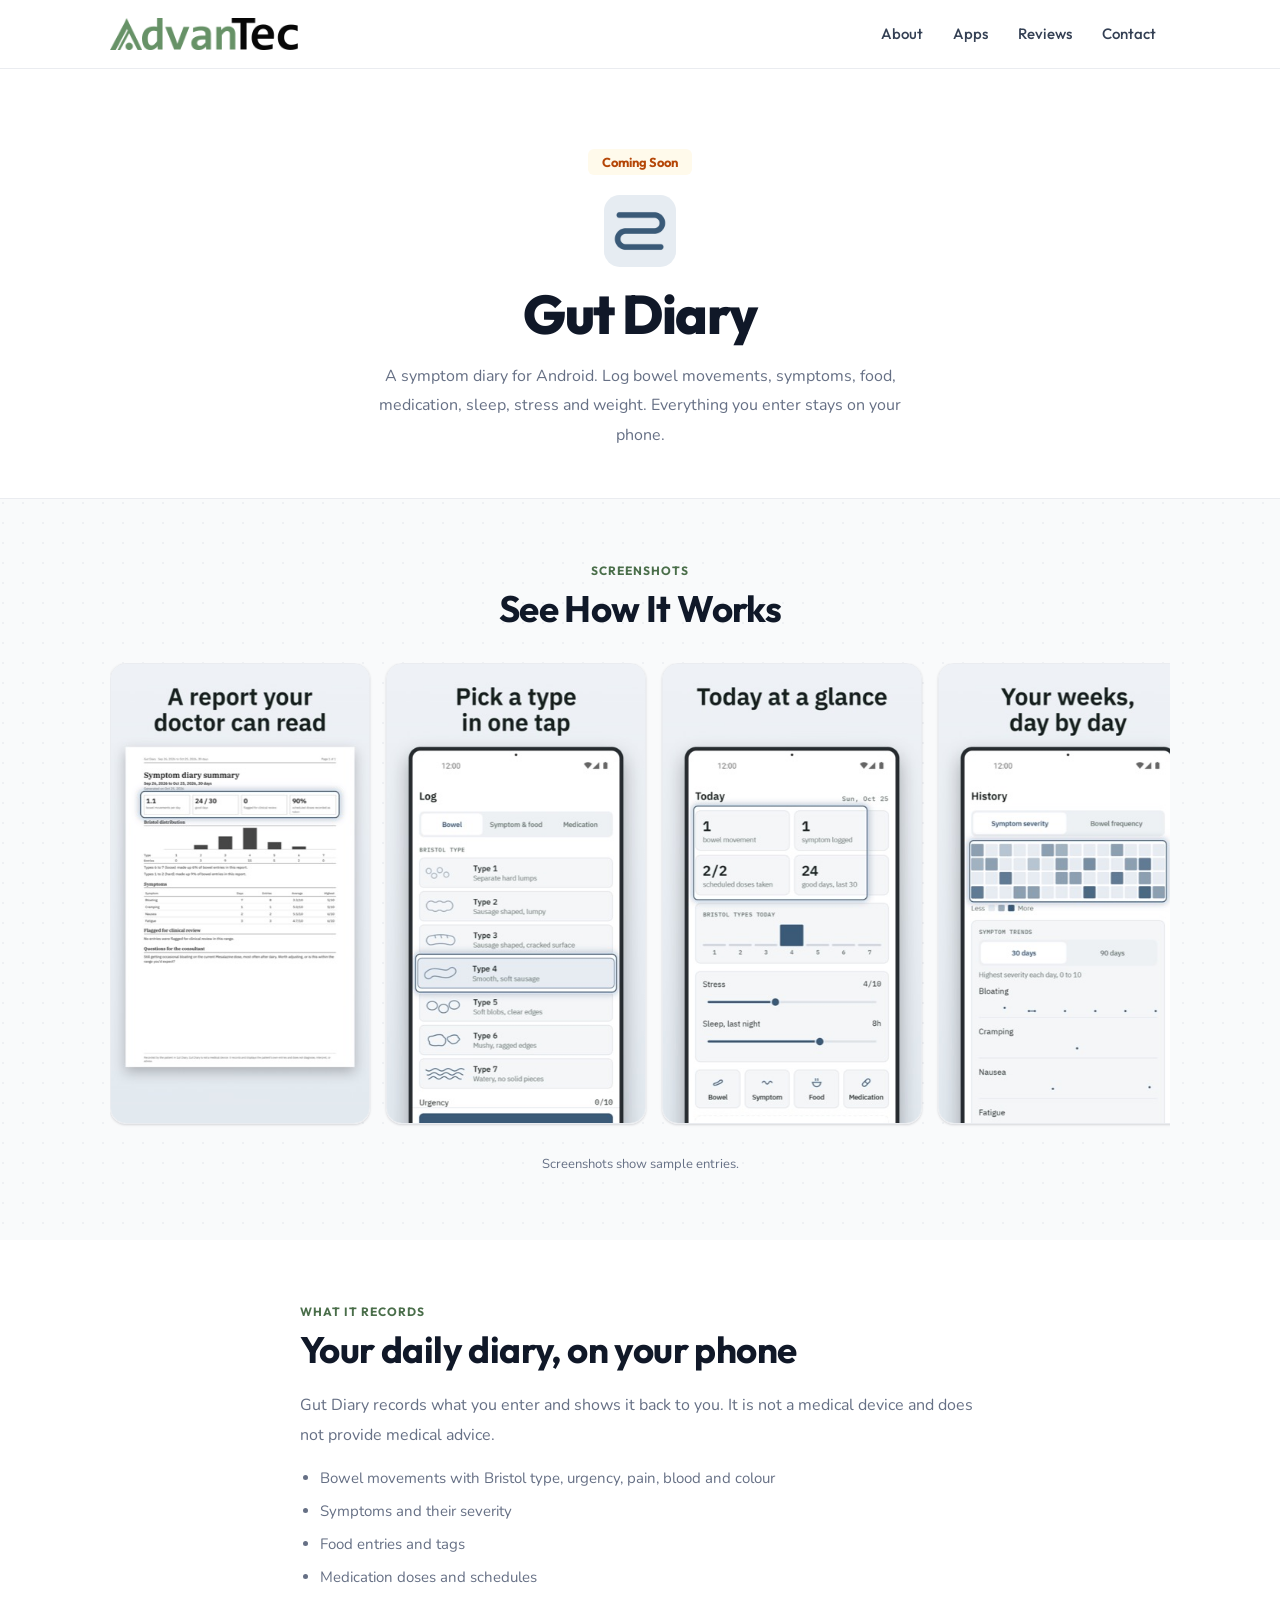
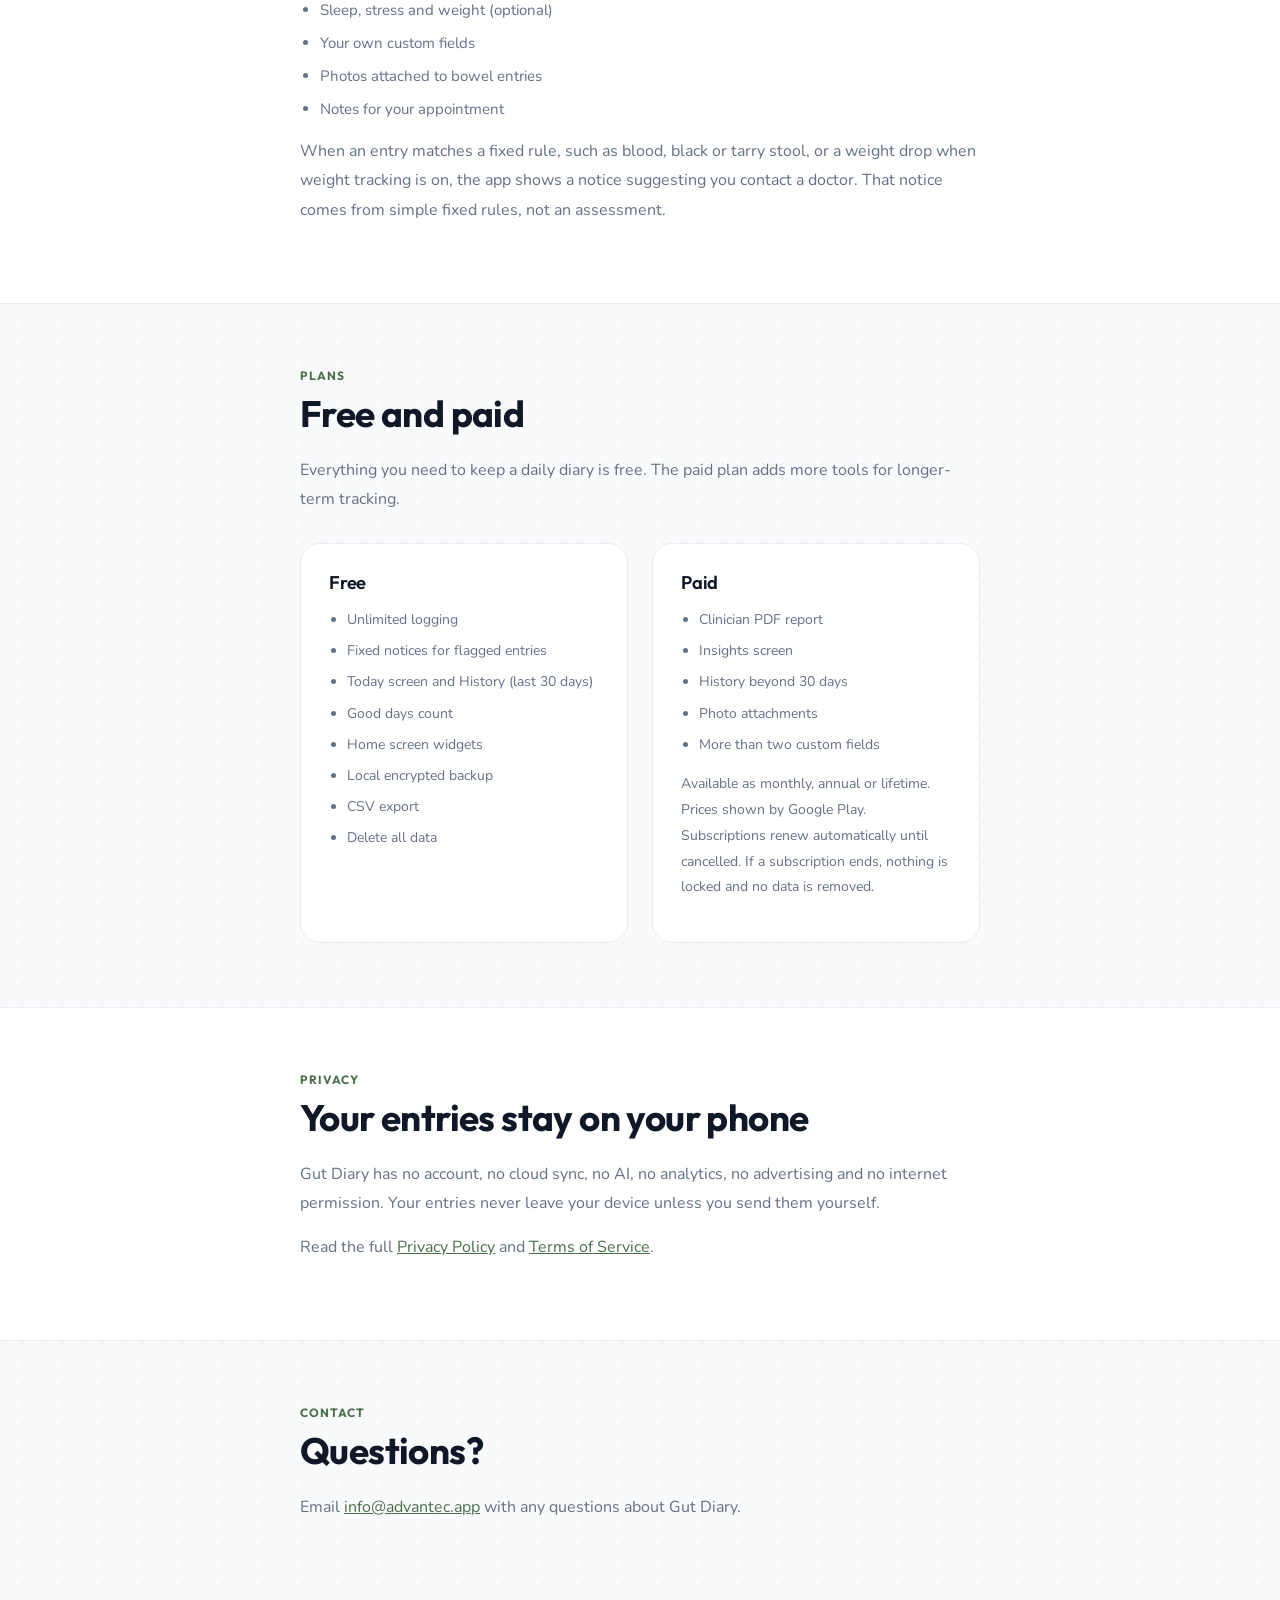
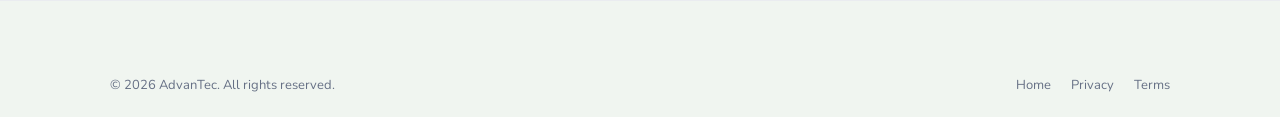
==== commit 29241669: "Merge branch 'gut-diary-pages'" ====
--- a/gut-diary/index.html
+++ b/gut-diary/index.html
@@ -9,6 +9,12 @@
   <link rel="icon" type="image/svg+xml" href="/assets/images/favicon.svg" />
   <link rel="icon" type="image/png" sizes="192x192" href="/assets/images/logo.png" />
   <link rel="apple-touch-icon" href="/assets/images/logo.png" />
+  <meta property="og:type" content="website" />
+  <meta property="og:url" content="https://advantec.app/gut-diary/" />
+  <meta property="og:title" content="Gut Diary — Symptom Diary for Android" />
+  <meta property="og:description" content="Log bowel movements, symptoms, food, medication, sleep, stress and weight. Everything stays on your phone." />
+  <meta property="og:image" content="https://advantec.app/assets/images/gut-diary/feature-graphic.png" />
+  <meta name="twitter:card" content="summary_large_image" />
   <meta name="theme-color" content="#679267" />
   <link rel="stylesheet" href="/assets/css/style.css" />
   <style>
@@ -64,6 +70,7 @@
 <section class="gd-hero">
   <div class="container">
     <span class="coming-soon">Coming Soon</span>
+    <img src="/assets/images/gut-diary/icon-192.png" alt="Gut Diary app icon" style="width:72px;height:72px;border-radius:22%;margin:0 auto 16px;display:block;" />
     <h1>Gut Diary</h1>
     <p style="max-width:560px;margin:0 auto;">A symptom diary for Android. Log bowel movements, symptoms, food, medication, sleep, stress and weight. Everything you enter stays on your phone.</p>
   </div>
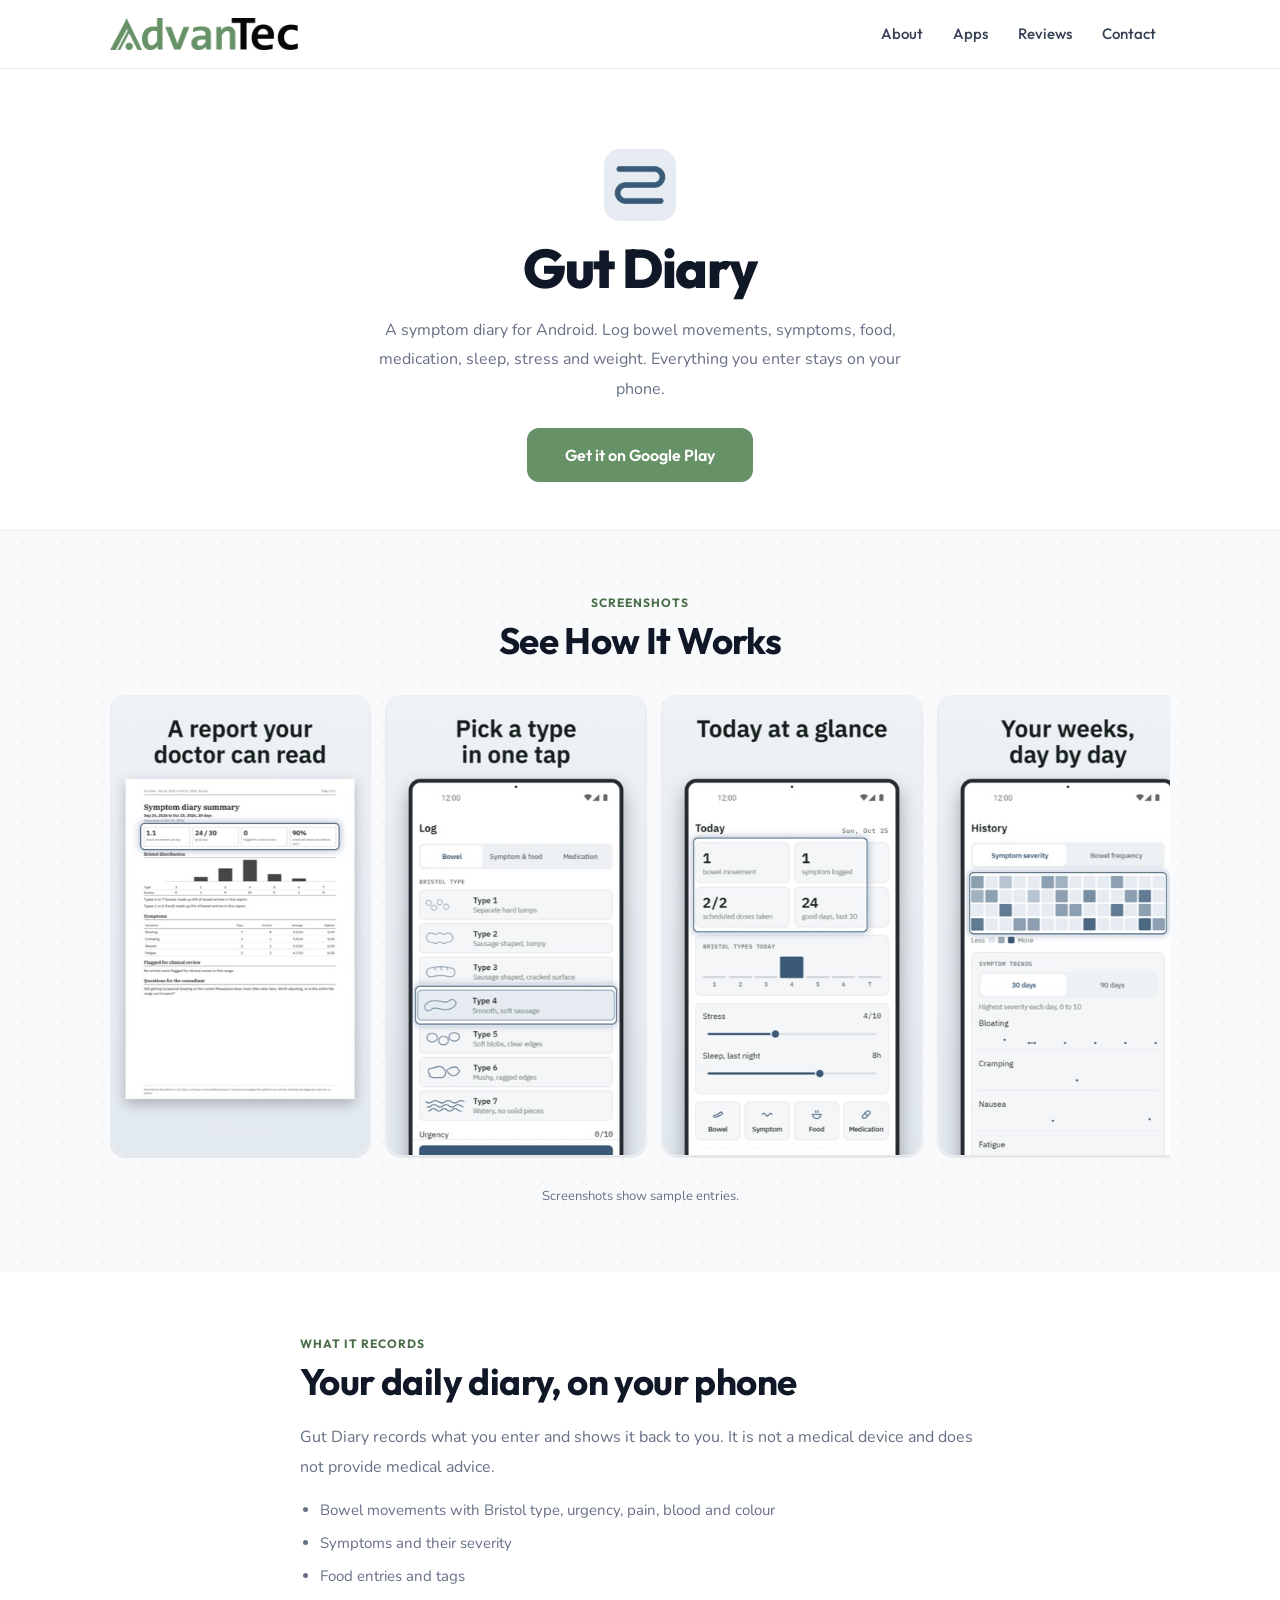
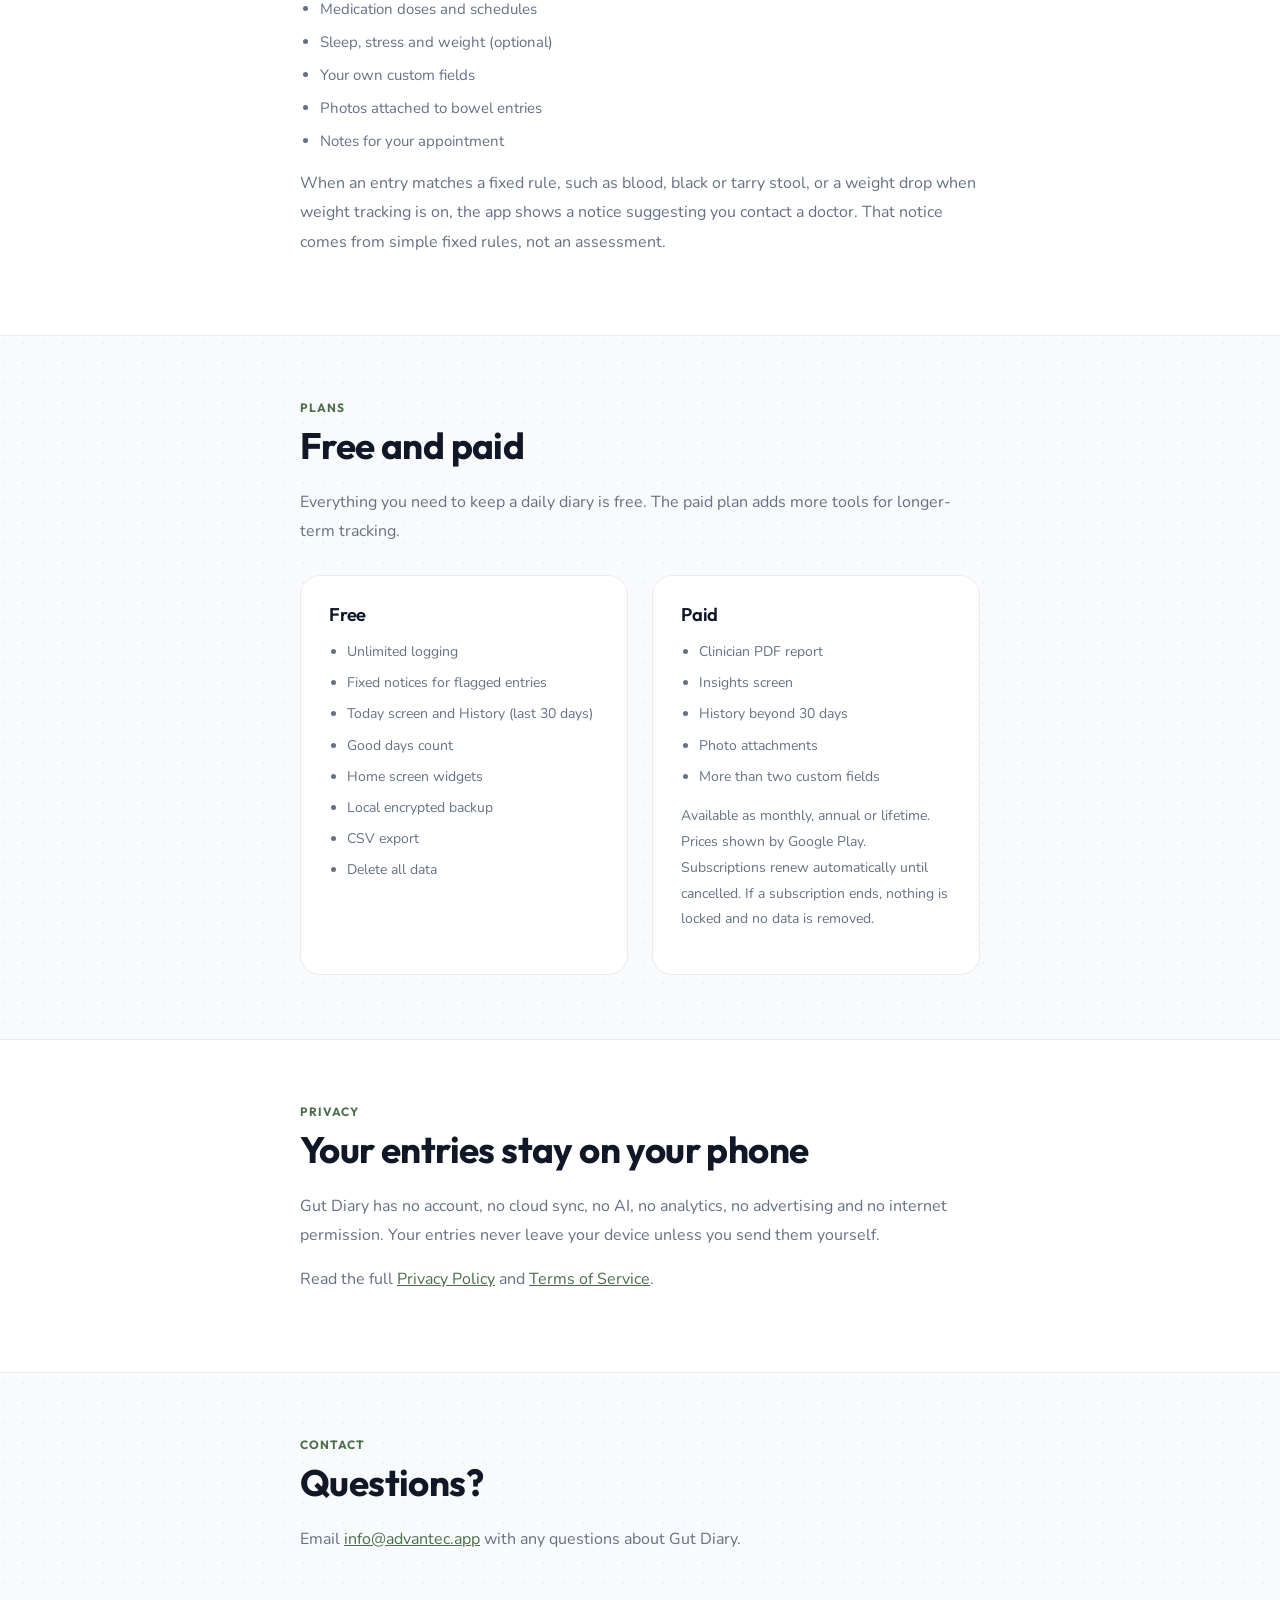
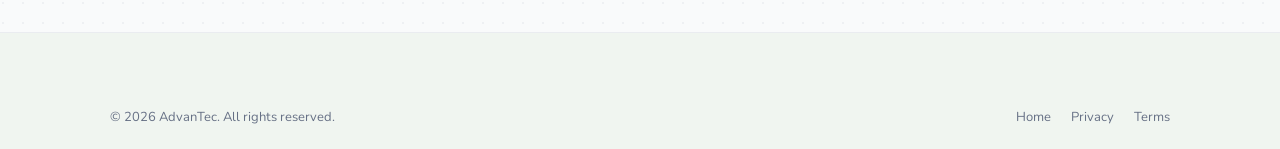
==== commit 83b42a34: "app sequnce" ====
--- a/gut-diary/index.html
+++ b/gut-diary/index.html
@@ -69,10 +69,10 @@
 
 <section class="gd-hero">
   <div class="container">
-    <span class="coming-soon">Coming Soon</span>
     <img src="/assets/images/gut-diary/icon-192.png" alt="Gut Diary app icon" style="width:72px;height:72px;border-radius:22%;margin:0 auto 16px;display:block;" />
     <h1>Gut Diary</h1>
     <p style="max-width:560px;margin:0 auto;">A symptom diary for Android. Log bowel movements, symptoms, food, medication, sleep, stress and weight. Everything you enter stays on your phone.</p>
+    <a href="https://play.google.com/store/apps/details?id=com.advantec.gutdiary" target="_blank" rel="noopener" class="btn btn-green btn-lg" style="margin-top:24px;">Get it on Google Play</a>
   </div>
 </section>
 
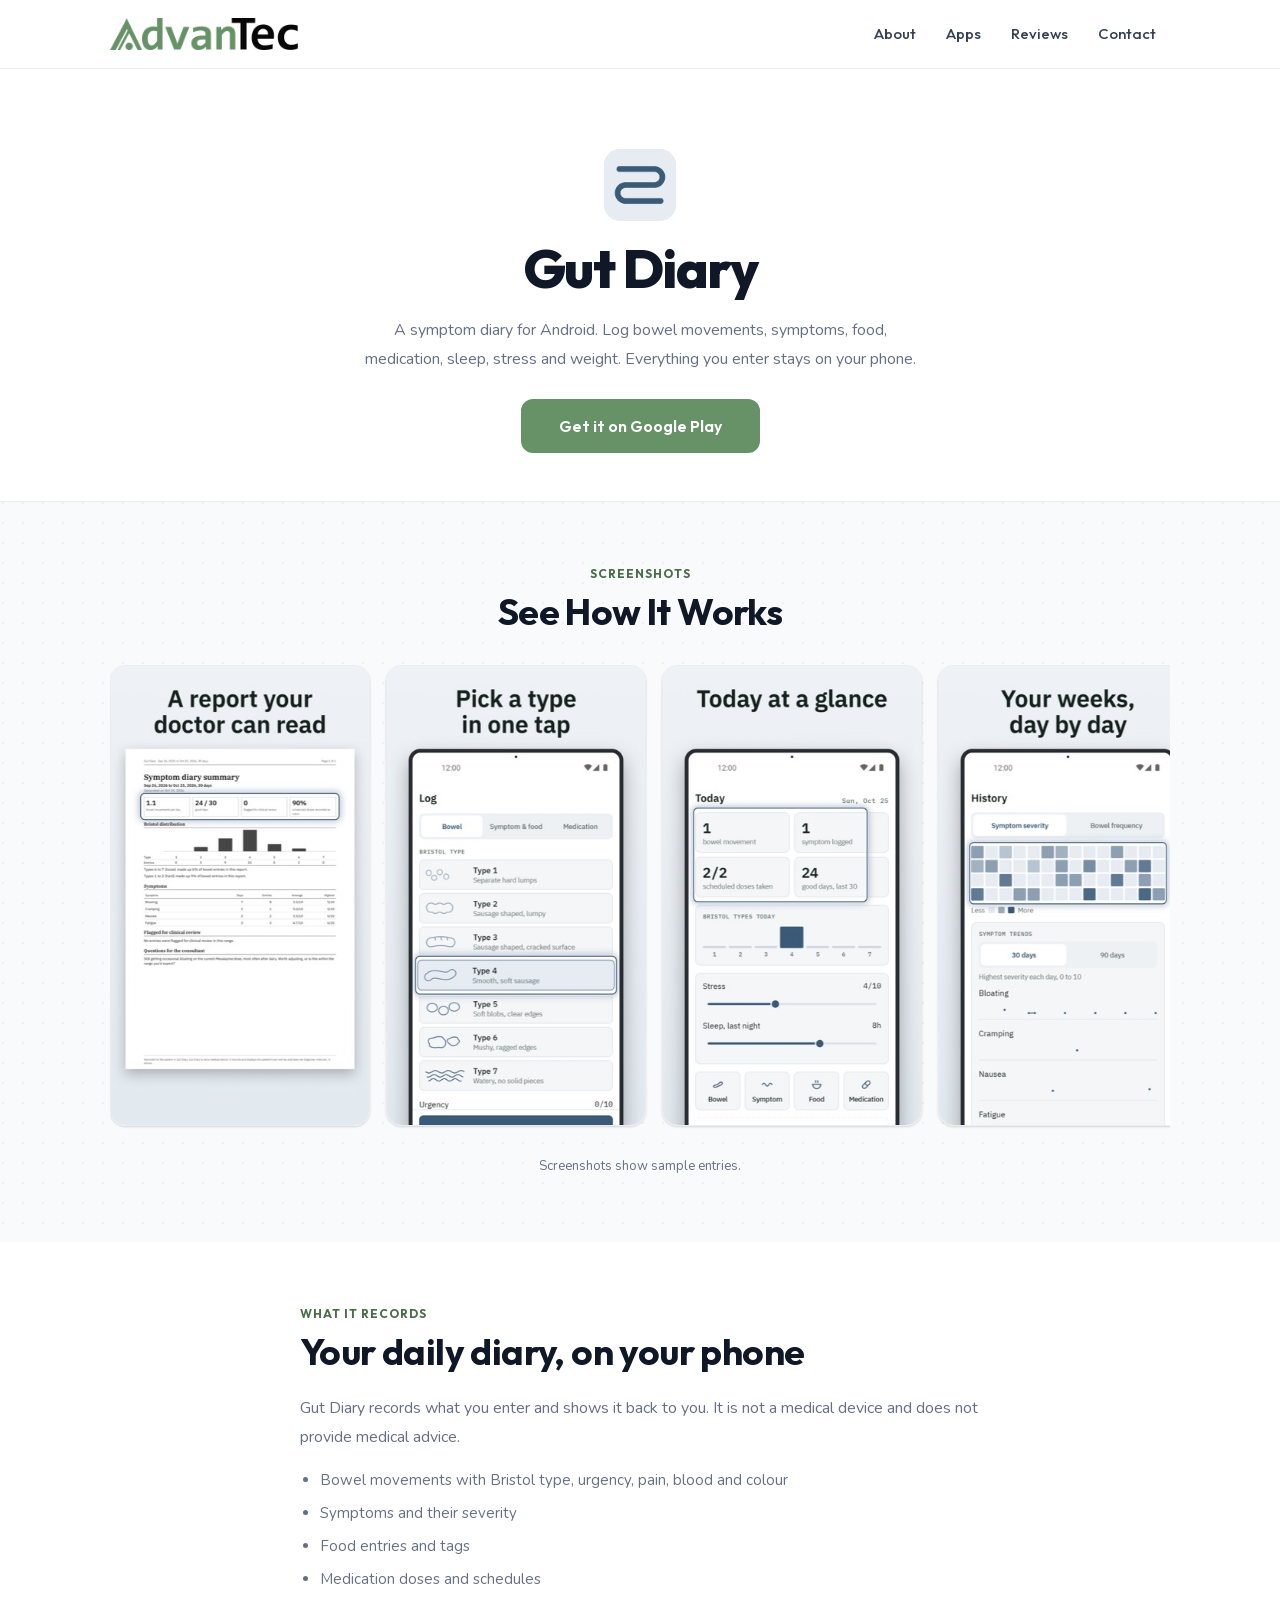
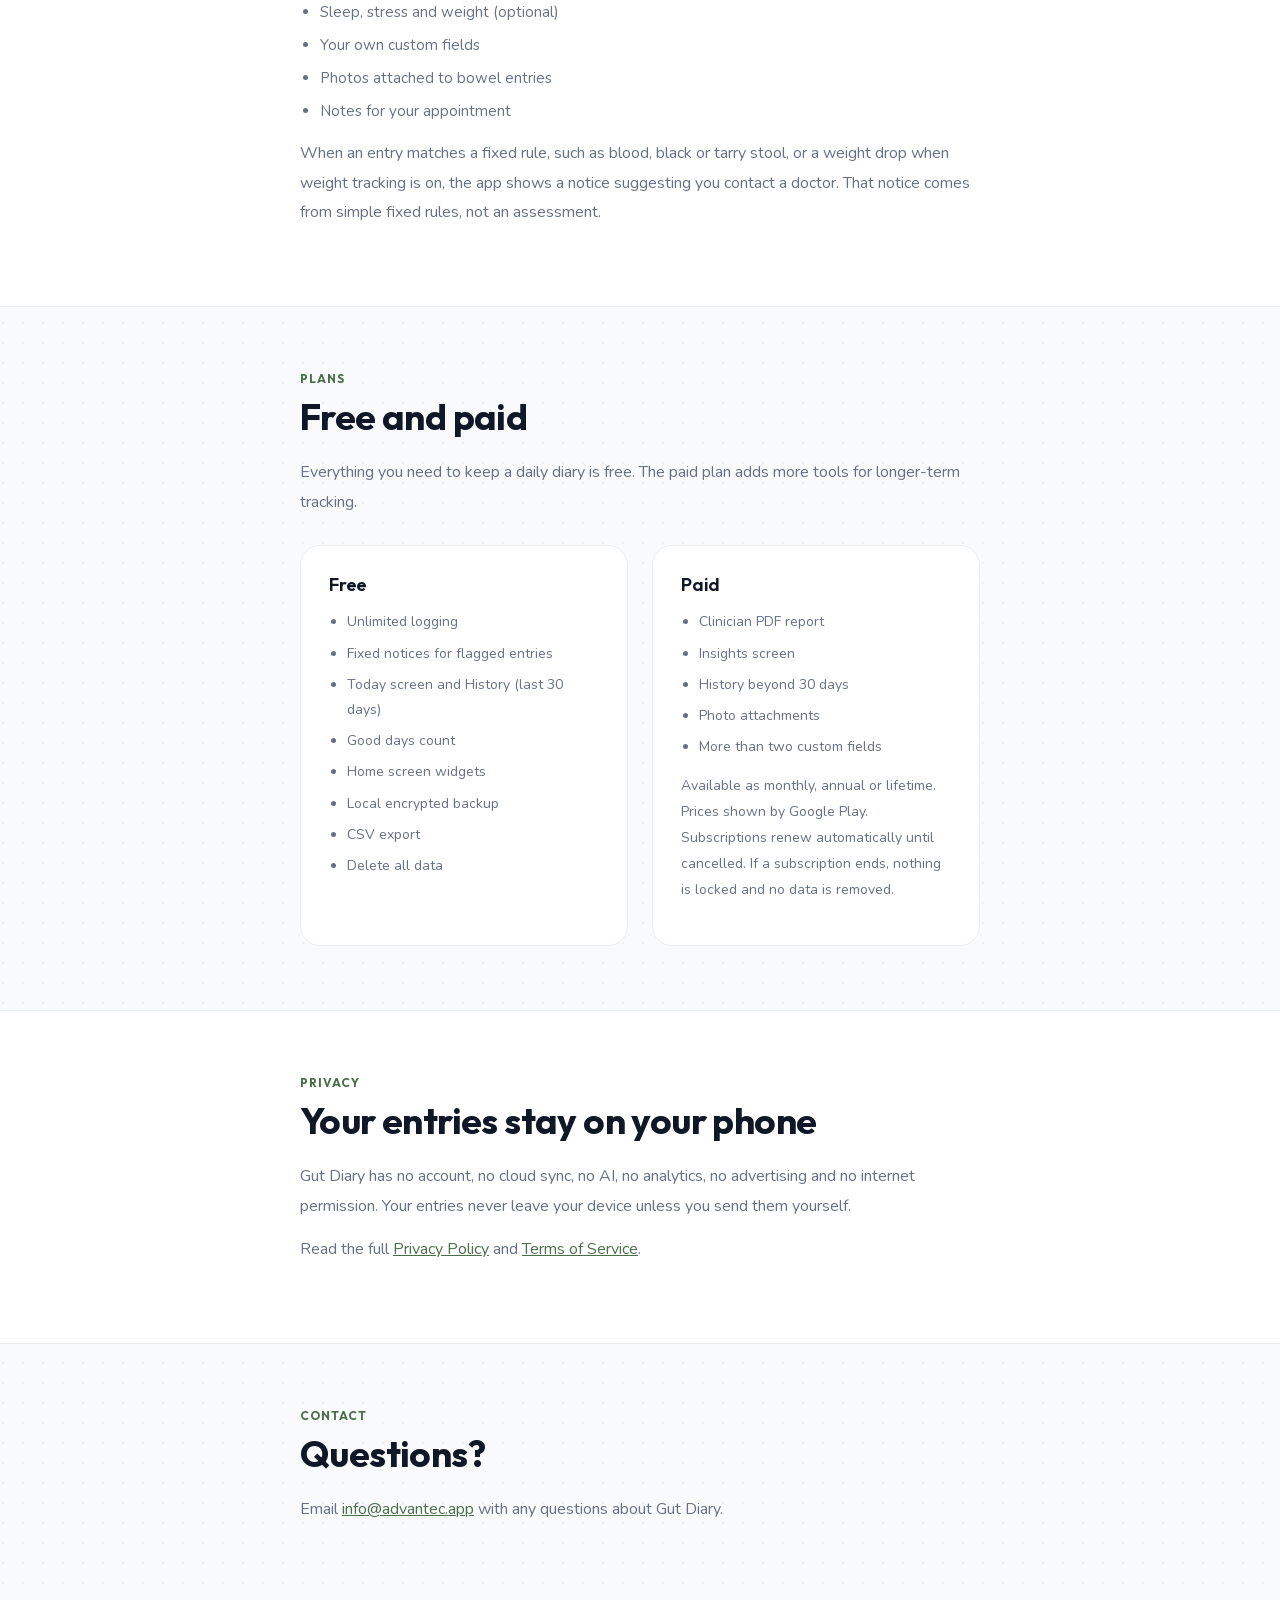
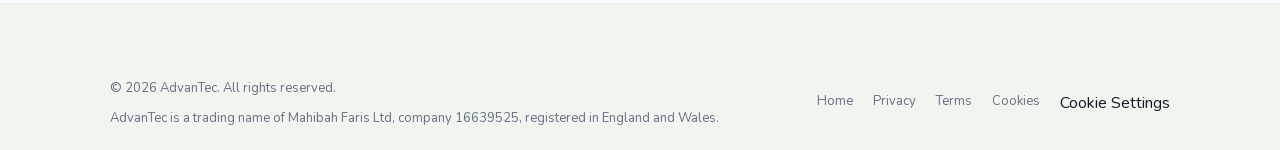
==== commit dc72a07f: "companylinked" ====
--- a/gut-diary/index.html
+++ b/gut-diary/index.html
@@ -176,11 +176,16 @@
 <footer>
   <div class="container">
     <div class="footer-bottom" style="border-top:none;">
-      <p>&copy; 2026 AdvanTec. All rights reserved.</p>
+      <div>
+        <p>&copy; 2026 AdvanTec. All rights reserved.</p>
+        <p class="footer-entity">AdvanTec is a trading name of Mahibah Faris Ltd, company 16639525, registered in England and Wales.</p>
+      </div>
       <div class="footer-links">
         <a href="/">Home</a>
         <a href="/gut-diary/privacy.html">Privacy</a>
         <a href="/gut-diary/terms.html">Terms</a>
+        <a href="/cookies.html">Cookies</a>
+        <button class="cookie-settings-link">Cookie Settings</button>
       </div>
     </div>
   </div>
--- a/assets/css/style.css
+++ b/assets/css/style.css
@@ -1,4 +1,17 @@
-@import url('https://fonts.googleapis.com/css2?family=Outfit:wght@300;400;500;600;700;800;900&family=Nunito:wght@300;400;500;600&display=swap');
+@font-face {
+  font-family: 'Outfit';
+  font-style: normal;
+  font-weight: 300 900;
+  font-display: swap;
+  src: url('../fonts/outfit.woff2') format('woff2');
+}
+@font-face {
+  font-family: 'Nunito';
+  font-style: normal;
+  font-weight: 300 600;
+  font-display: swap;
+  src: url('../fonts/nunito.woff2') format('woff2');
+}
 
 :root {
   --green:      #679267;
@@ -150,7 +163,7 @@
 
 /* PORTFOLIO */
 .portfolio-grid { display: grid; grid-template-columns: repeat(3, 1fr); gap: 24px; }
-.portfolio-card { background: #fff; border: 1px solid var(--border); border-radius: 20px; overflow: hidden; transition: var(--ease); }
+.portfolio-card { background: #fff; border: 1px solid var(--border); border-radius: 20px; overflow: hidden; transition: var(--ease); display: flex; flex-direction: column; }
 .portfolio-card:hover { border-color: var(--green-100); box-shadow: var(--shadow-xl); transform: translateY(-4px); }
 .portfolio-img { position: relative; overflow: hidden; height: 220px; }
 .portfolio-img img { width: 100%; height: 100%; object-fit: cover; display: block; transition: transform 0.4s ease; }
@@ -160,12 +173,13 @@
 .portfolio-card:hover .portfolio-overlay { opacity: 1; }
 .portfolio-link { color: #fff; font-family: var(--font-h); font-size: 14px; font-weight: 700; padding: 10px 22px; border: 2px solid rgba(255,255,255,0.6); border-radius: 8px; transition: var(--ease); }
 .portfolio-link:hover { background: rgba(255,255,255,0.15); }
-.portfolio-info { padding: 22px 24px 26px; }
+.portfolio-info { padding: 22px 24px 26px; display: flex; flex-direction: column; flex: 1; }
+.portfolio-btn-row { display: flex; gap: 8px; flex-wrap: wrap; margin-top: auto; padding-top: 18px; }
 .portfolio-badge { display: inline-block; font-size: 11px; font-weight: 700; font-family: var(--font-h); padding: 3px 10px; border-radius: 6px; margin-bottom: 10px; }
 .portfolio-badge.live { background: var(--green-50); color: var(--green-dark); }
 .portfolio-badge.soon { background: #FFFAEB; color: #B54708; }
 .portfolio-info h3 { font-size: 1.1rem; margin-bottom: 8px; }
-.portfolio-info p { font-size: 14px; line-height: 1.75; margin-bottom: 18px; }
+.portfolio-info p { font-size: 14px; line-height: 1.75; margin-bottom: 0; }
 .portfolio-store-btn { display: inline-flex; align-items: center; gap: 8px; background: var(--gray-900); color: #fff; border: none; border-radius: 8px; padding: 9px 18px; font-family: var(--font-h); font-size: 13px; font-weight: 600; transition: var(--ease); }
 .portfolio-store-btn:hover { background: var(--green-dark); transform: translateY(-1px); box-shadow: 0 4px 12px rgba(103,146,103,0.3); }
 
@@ -208,6 +222,8 @@
 .footer-links { display: flex; gap: 20px; }
 .footer-links a { font-size: 13px; color: var(--gray-500); transition: color var(--ease); }
 .footer-links a:hover { color: var(--green-dark); }
+.footer-entity { font-size: 12px; color: var(--gray-400); margin-top: 6px; }
+.footer-links .cookie-settings-link { cursor: pointer; background: none; border: none; font: inherit; color: inherit; padding: 0; }
 
 /* COOKIE */
 .cookie-banner { position: fixed; bottom: 20px; left: 50%; transform: translateX(-50%); width: calc(100% - 40px); max-width: 800px; background: var(--gray-900); border: 1px solid rgba(255,255,255,.1); border-radius: var(--r-lg); padding: 18px 24px; display: flex; align-items: center; gap: 20px; box-shadow: 0 24px 48px -12px rgba(0,0,0,.5); z-index: 9999; flex-wrap: wrap; animation: slideUp .4s ease both; }
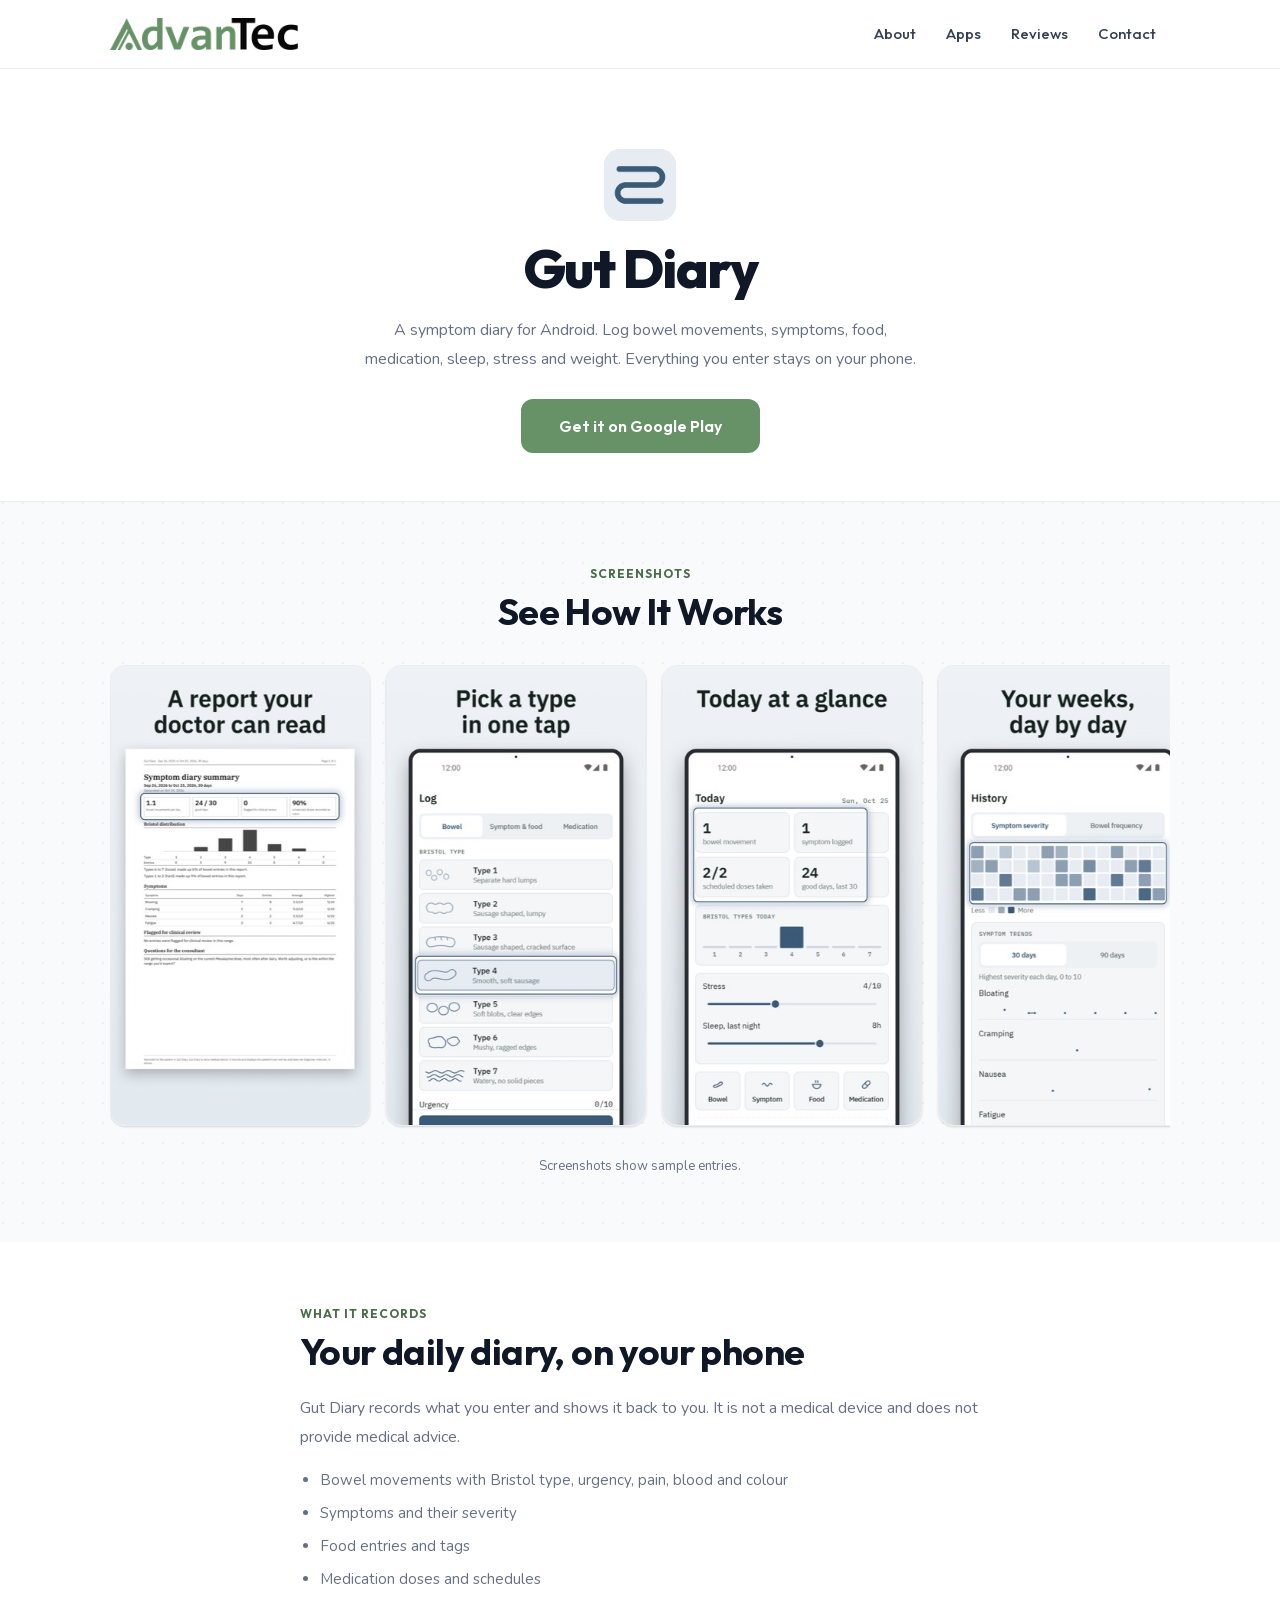
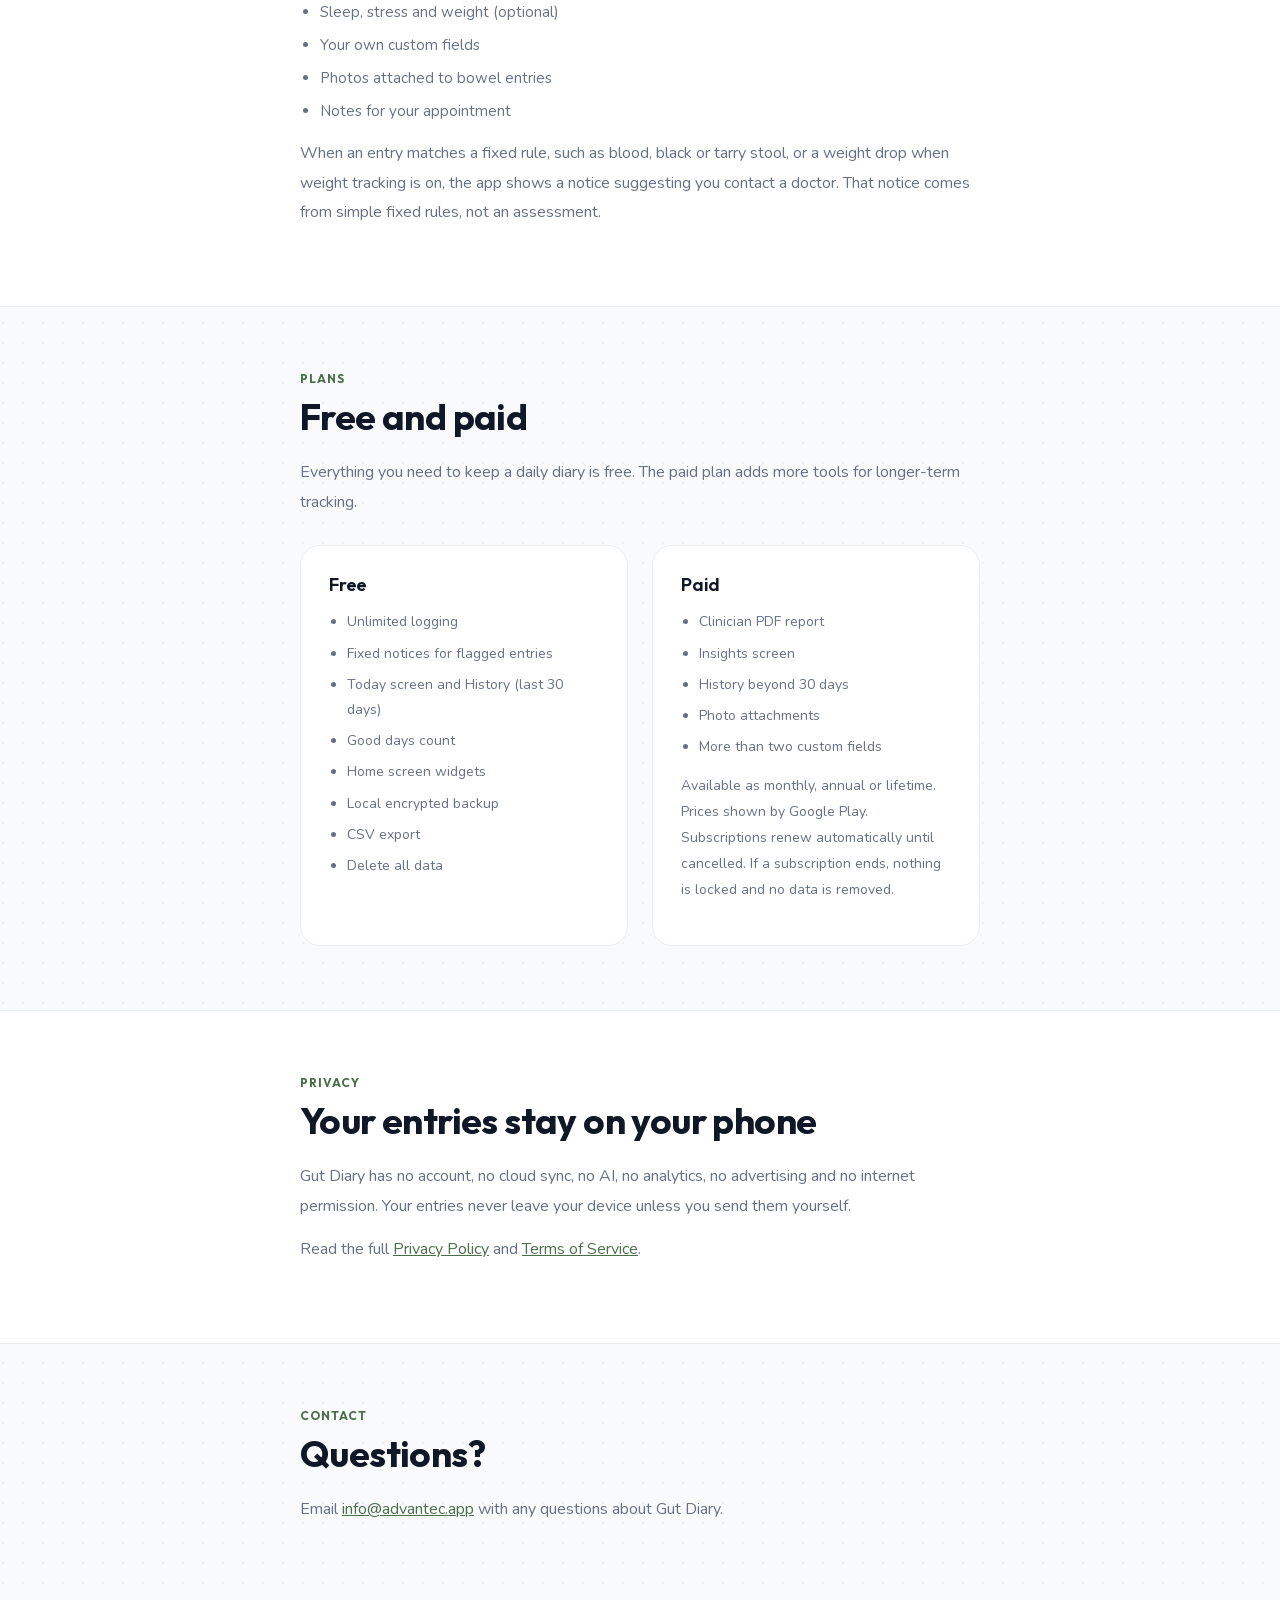
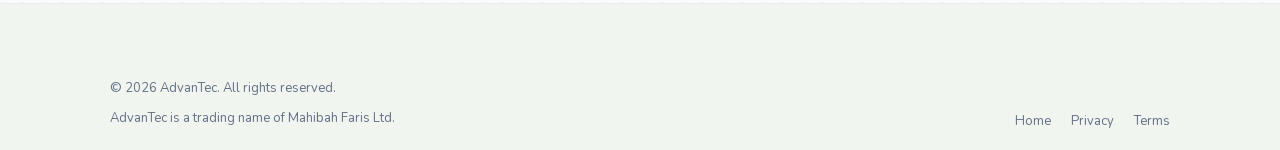
==== commit 1dfb0489: "privacy polciy" ====
--- a/gut-diary/index.html
+++ b/gut-diary/index.html
@@ -178,14 +178,12 @@
     <div class="footer-bottom" style="border-top:none;">
       <div>
         <p>&copy; 2026 AdvanTec. All rights reserved.</p>
-        <p class="footer-entity">AdvanTec is a trading name of Mahibah Faris Ltd, company 16639525, registered in England and Wales.</p>
+        <p class="footer-entity">AdvanTec is a trading name of Mahibah Faris Ltd.</p>
       </div>
       <div class="footer-links">
         <a href="/">Home</a>
         <a href="/gut-diary/privacy.html">Privacy</a>
         <a href="/gut-diary/terms.html">Terms</a>
-        <a href="/cookies.html">Cookies</a>
-        <button class="cookie-settings-link">Cookie Settings</button>
       </div>
     </div>
   </div>
--- a/assets/css/style.css
+++ b/assets/css/style.css
@@ -215,15 +215,15 @@
 .footer-email-link:hover { color: var(--green); }
 .footer-col h5 { font-family: var(--font-h); font-size: 11px; font-weight: 700; color: var(--muted); text-transform: uppercase; letter-spacing: 1.2px; margin-bottom: 16px; }
 .footer-col ul { display: flex; flex-direction: column; gap: 9px; }
-.footer-col ul a { font-size: 14px; color: var(--gray-500); transition: color var(--ease); }
-.footer-col ul a:hover { color: var(--green-dark); }
-.footer-bottom { border-top: 1px solid var(--border); padding: 20px 0; display: flex; justify-content: space-between; align-items: center; flex-wrap: wrap; gap: 12px; }
+.footer-col ul a, .footer-col ul button.cookie-settings-link { font-size: 14px; color: var(--gray-500); transition: color var(--ease); }
+.footer-col ul a:hover, .footer-col ul button.cookie-settings-link:hover { color: var(--green-dark); }
+.footer-col ul button.cookie-settings-link { cursor: pointer; background: none; border: none; font: inherit; padding: 0; text-align: left; }
+.footer-bottom { border-top: 1px solid var(--border); padding: 20px 0; display: flex; justify-content: space-between; align-items: flex-end; flex-wrap: wrap; gap: 12px; }
 .footer-bottom p { font-size: 13px; color: var(--muted); }
 .footer-links { display: flex; gap: 20px; }
 .footer-links a { font-size: 13px; color: var(--gray-500); transition: color var(--ease); }
 .footer-links a:hover { color: var(--green-dark); }
 .footer-entity { font-size: 12px; color: var(--gray-400); margin-top: 6px; }
-.footer-links .cookie-settings-link { cursor: pointer; background: none; border: none; font: inherit; color: inherit; padding: 0; }
 
 /* COOKIE */
 .cookie-banner { position: fixed; bottom: 20px; left: 50%; transform: translateX(-50%); width: calc(100% - 40px); max-width: 800px; background: var(--gray-900); border: 1px solid rgba(255,255,255,.1); border-radius: var(--r-lg); padding: 18px 24px; display: flex; align-items: center; gap: 20px; box-shadow: 0 24px 48px -12px rgba(0,0,0,.5); z-index: 9999; flex-wrap: wrap; animation: slideUp .4s ease both; }
